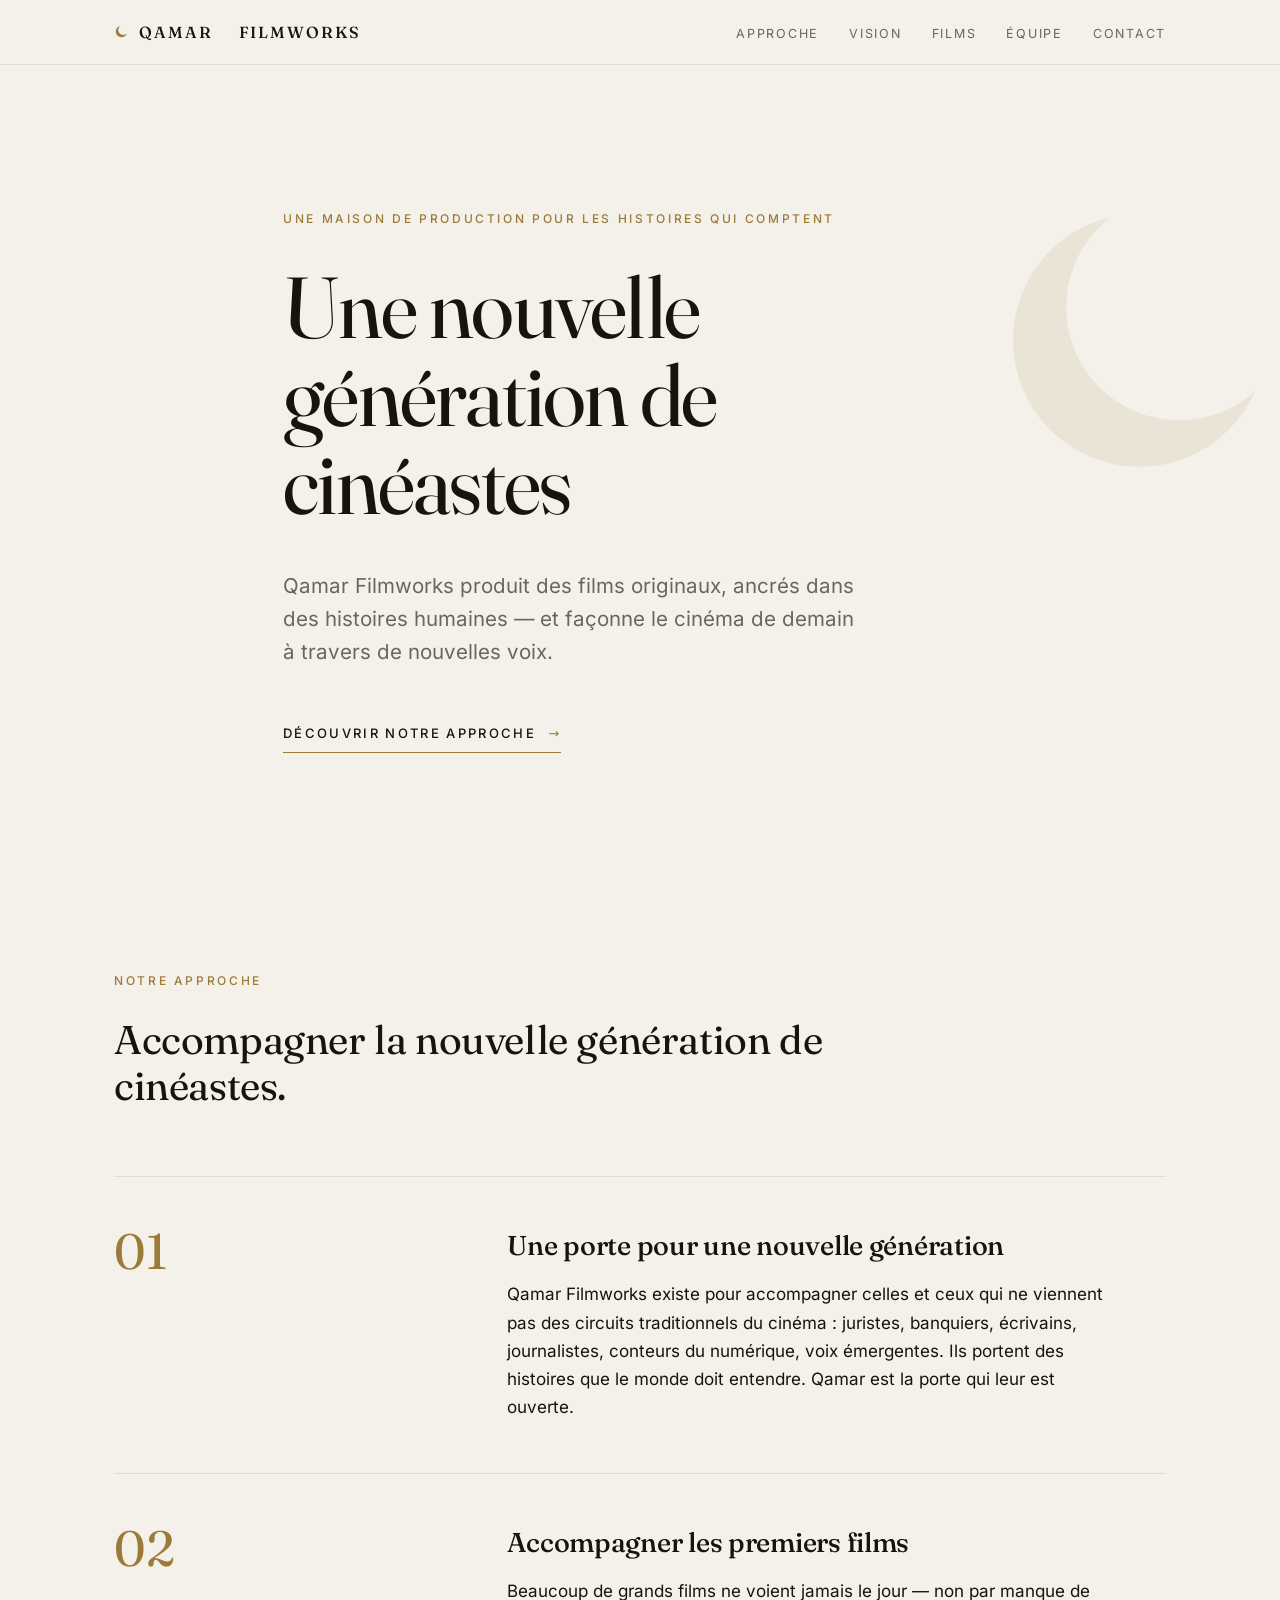
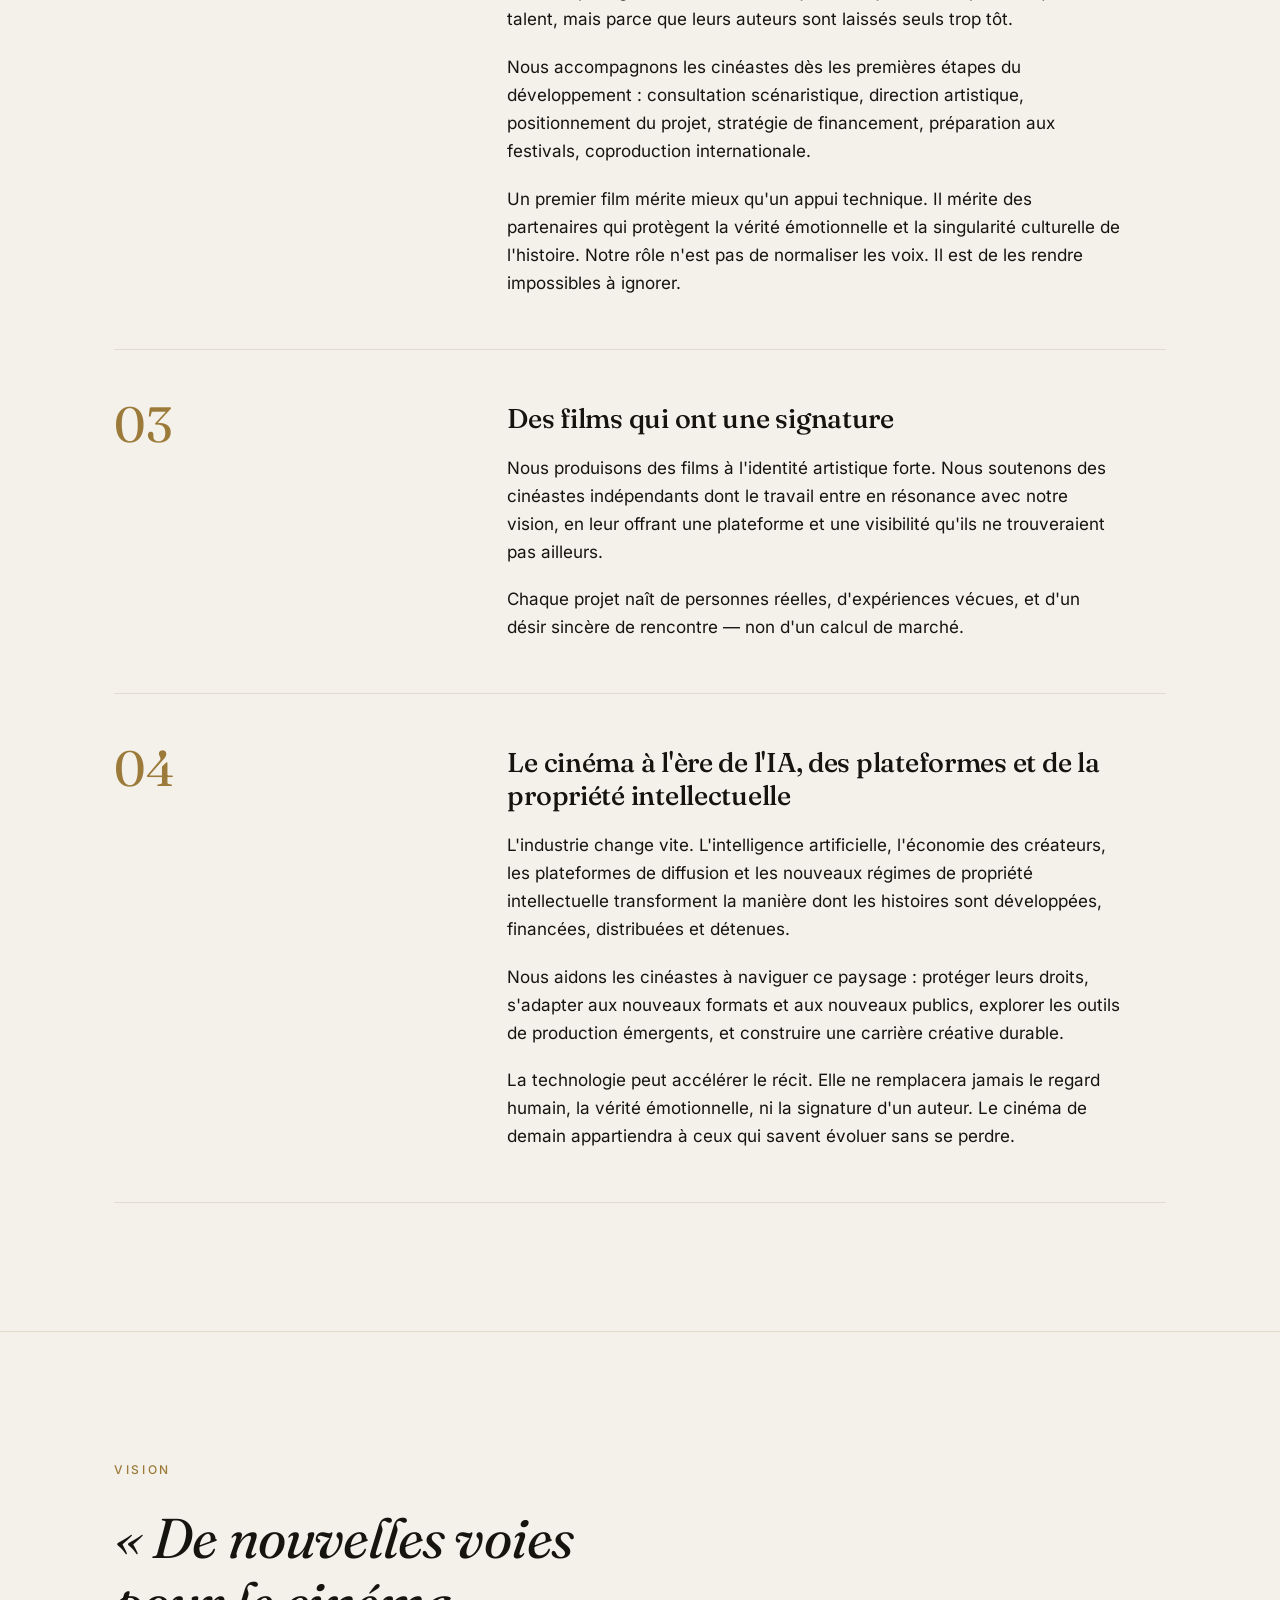
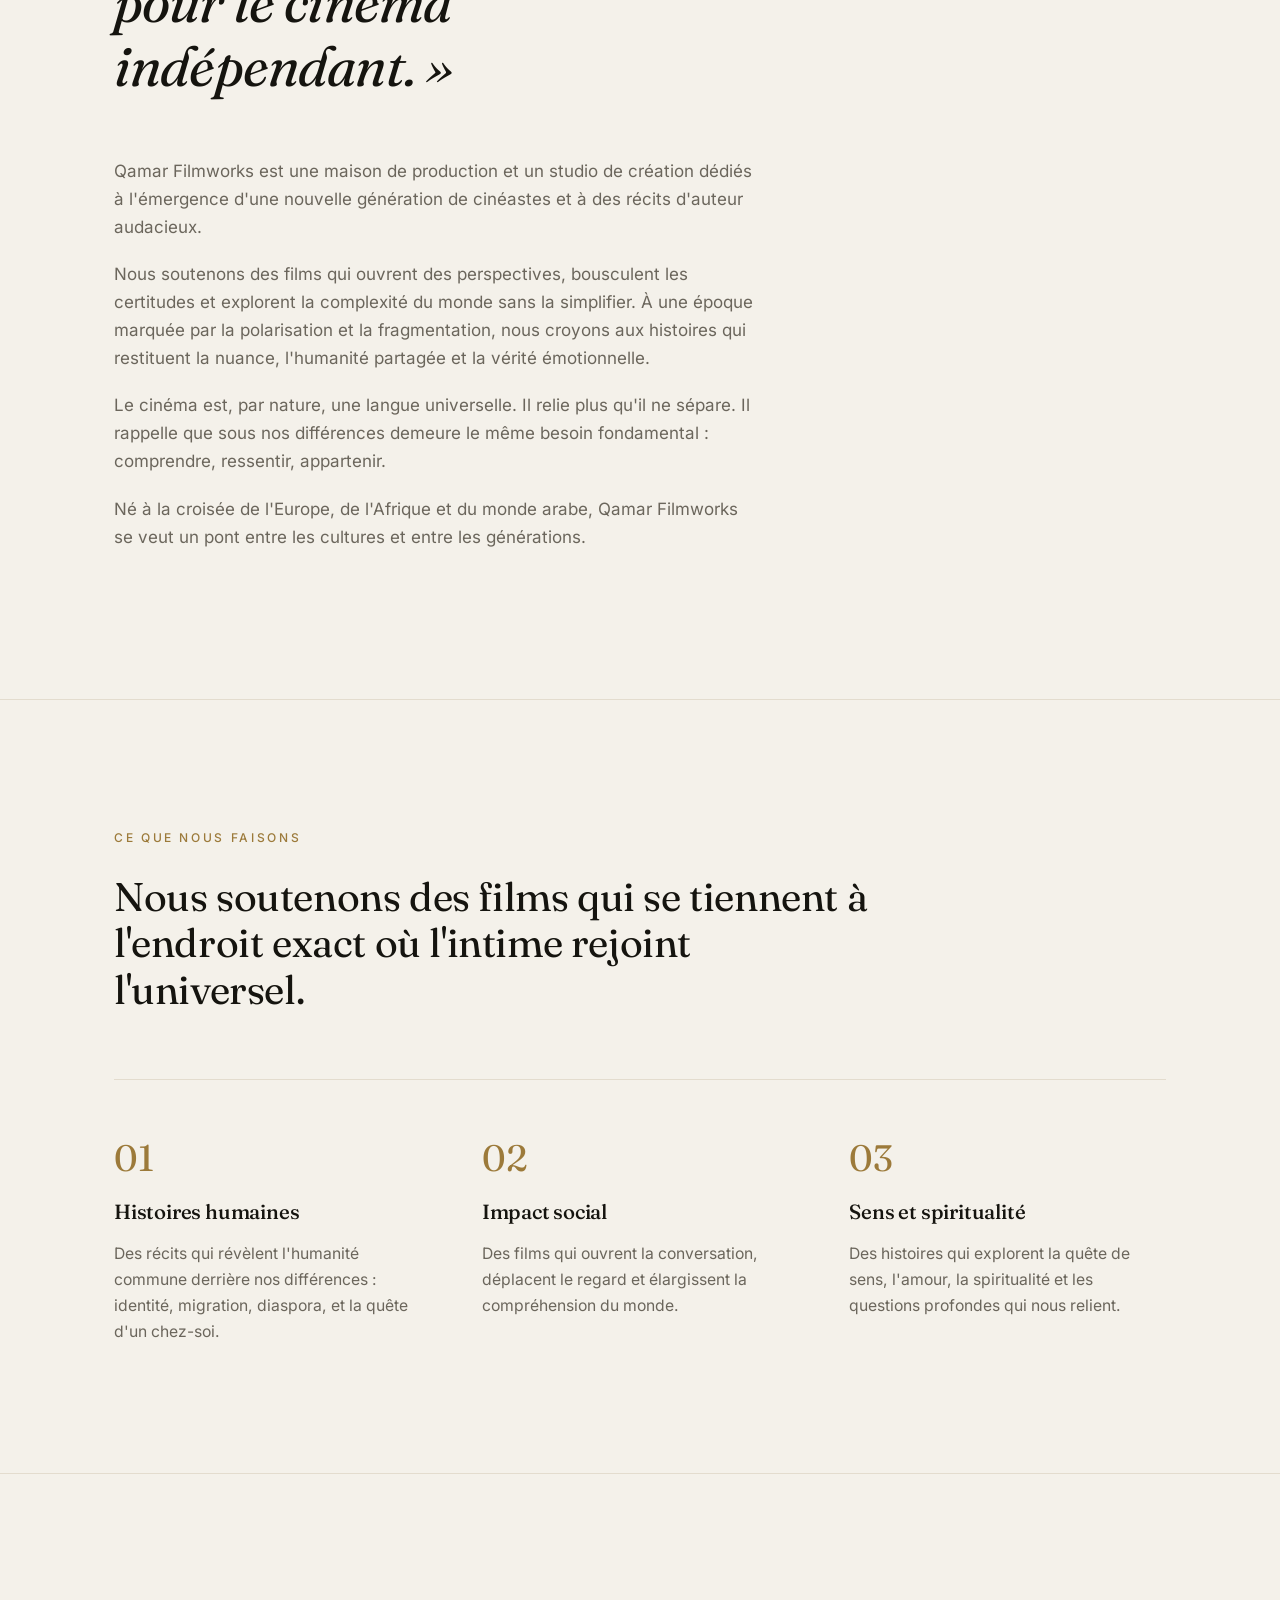
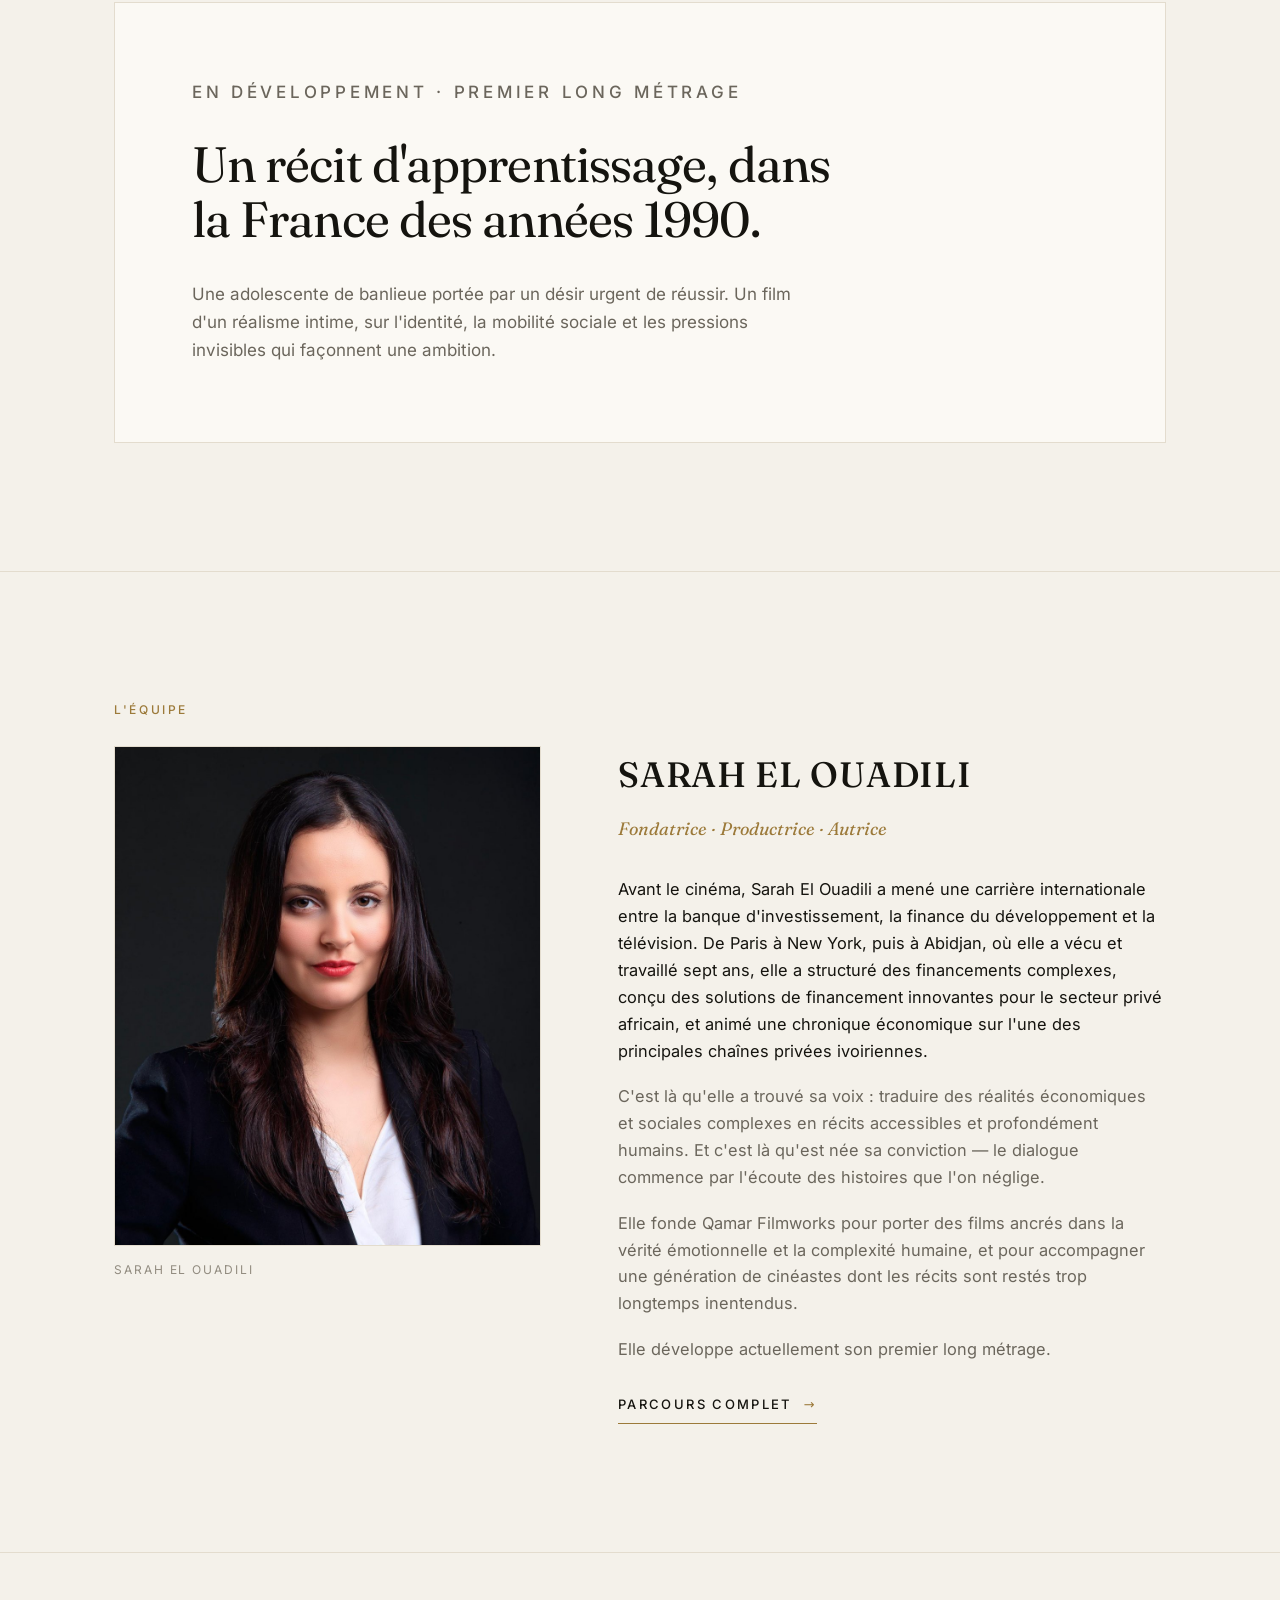
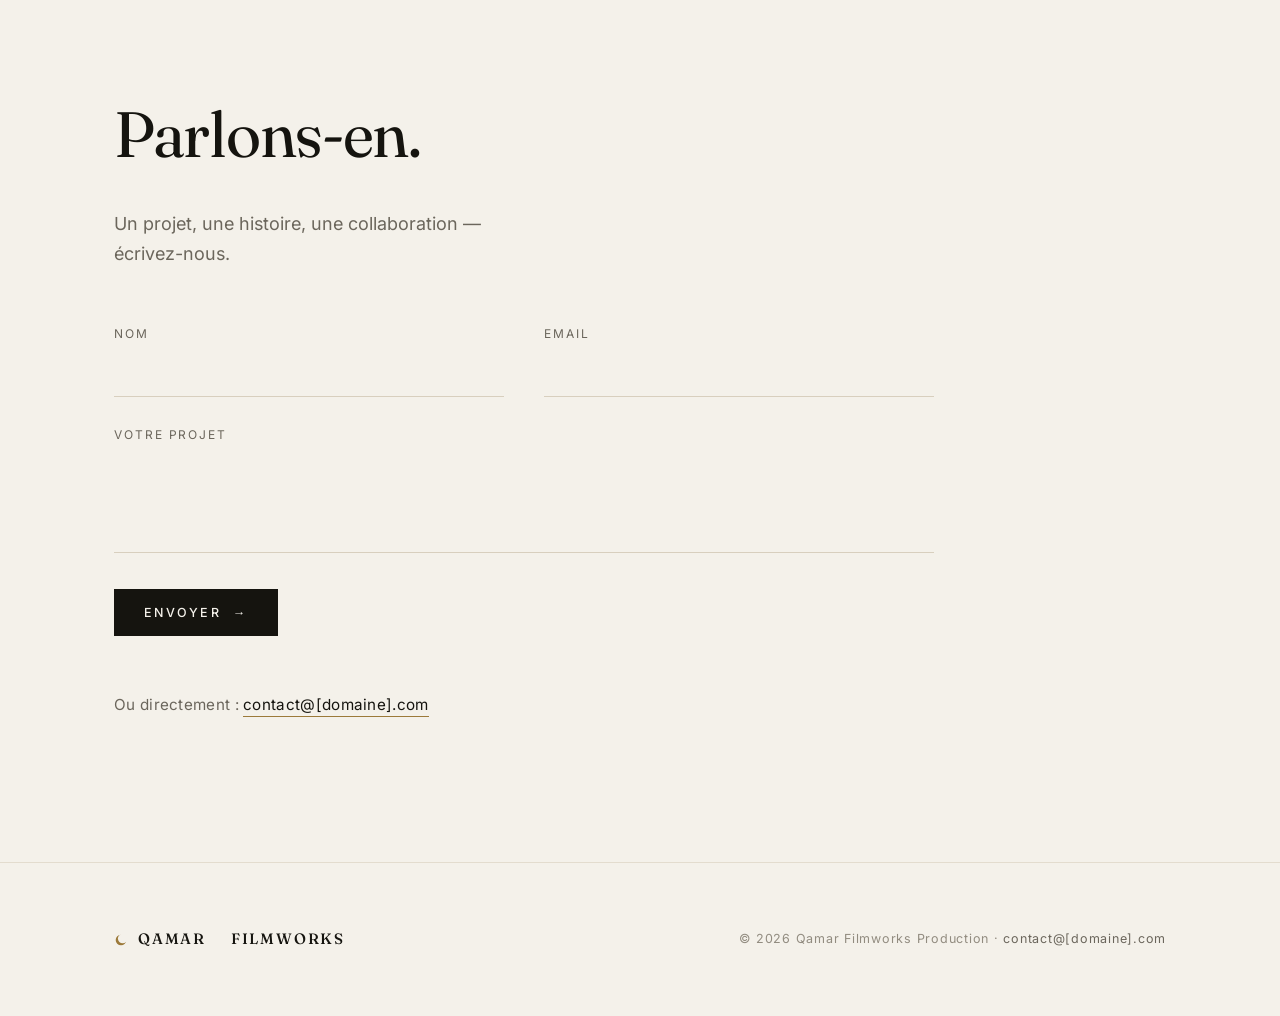
==== qamar-filmworks/mockup-light.html @ 00cd5539 "Add Qamar Filmworks website design reference First website for Qamar Filmworks Production (Sarah El " ====
<!doctype html>
<html lang="fr">
<head>
<meta charset="utf-8">
<meta name="viewport" content="width=device-width, initial-scale=1">
<meta name="color-scheme" content="light">
<title>Qamar Filmworks Production</title>
<style>
@font-face{font-family:'Fraunces';font-style:italic;font-weight:400;font-display:swap;src:url([data-uri]) format('woff2');unicode-range:U+0100-02BA, U+02BD-02C5, U+02C7-02CC, U+02CE-02D7, U+02DD-02FF, U+0304, U+0308, U+0329, U+1D00-1DBF, U+1E00-1E9F, U+1EF2-1EFF, U+2020, U+20A0-20AB, U+20AD-20C0, U+2113, U+2C60-2C7F, U+A720-A7FF;}
@font-face{font-family:'Fraunces';font-style:italic;font-weight:400;font-display:swap;src:url([data-uri]) format('woff2');unicode-range:U+0000-00FF, U+0131, U+0152-0153, U+02BB-02BC, U+02C6, U+02DA, U+02DC, U+0304, U+0308, U+0329, U+2000-206F, U+20AC, U+2122, U+2191, U+2193, U+2212, U+2215, U+FEFF, U+FFFD;}
@font-face{font-family:'Fraunces';font-style:normal;font-weight:400;font-display:swap;src:url([data-uri]) format('woff2');unicode-range:U+0100-02BA, U+02BD-02C5, U+02C7-02CC, U+02CE-02D7, U+02DD-02FF, U+0304, U+0308, U+0329, U+1D00-1DBF, U+1E00-1E9F, U+1EF2-1EFF, U+2020, U+20A0-20AB, U+20AD-20C0, U+2113, U+2C60-2C7F, U+A720-A7FF;}
@font-face{font-family:'Fraunces';font-style:normal;font-weight:400;font-display:swap;src:url([data-uri]) format('woff2');unicode-range:U+0000-00FF, U+0131, U+0152-0153, U+02BB-02BC, U+02C6, U+02DA, U+02DC, U+0304, U+0308, U+0329, U+2000-206F, U+20AC, U+2122, U+2191, U+2193, U+2212, U+2215, U+FEFF, U+FFFD;}
@font-face{font-family:'Fraunces';font-style:normal;font-weight:500;font-display:swap;src:url([data-uri]) format('woff2');unicode-range:U+0100-02BA, U+02BD-02C5, U+02C7-02CC, U+02CE-02D7, U+02DD-02FF, U+0304, U+0308, U+0329, U+1D00-1DBF, U+1E00-1E9F, U+1EF2-1EFF, U+2020, U+20A0-20AB, U+20AD-20C0, U+2113, U+2C60-2C7F, U+A720-A7FF;}
@font-face{font-family:'Fraunces';font-style:normal;font-weight:500;font-display:swap;src:url([data-uri]) format('woff2');unicode-range:U+0000-00FF, U+0131, U+0152-0153, U+02BB-02BC, U+02C6, U+02DA, U+02DC, U+0304, U+0308, U+0329, U+2000-206F, U+20AC, U+2122, U+2191, U+2193, U+2212, U+2215, U+FEFF, U+FFFD;}
@font-face{font-family:'Inter';font-style:normal;font-weight:400;font-display:swap;src:url([data-uri]) format('woff2');unicode-range:U+0100-02BA, U+02BD-02C5, U+02C7-02CC, U+02CE-02D7, U+02DD-02FF, U+0304, U+0308, U+0329, U+1D00-1DBF, U+1E00-1E9F, U+1EF2-1EFF, U+2020, U+20A0-20AB, U+20AD-20C0, U+2113, U+2C60-2C7F, U+A720-A7FF;}
@font-face{font-family:'Inter';font-style:normal;font-weight:400;font-display:swap;src:url([data-uri]) format('woff2');unicode-range:U+0000-00FF, U+0131, U+0152-0153, U+02BB-02BC, U+02C6, U+02DA, U+02DC, U+0304, U+0308, U+0329, U+2000-206F, U+20AC, U+2122, U+2191, U+2193, U+2212, U+2215, U+FEFF, U+FFFD;}
@font-face{font-family:'Inter';font-style:normal;font-weight:500;font-display:swap;src:url([data-uri]) format('woff2');unicode-range:U+0100-02BA, U+02BD-02C5, U+02C7-02CC, U+02CE-02D7, U+02DD-02FF, U+0304, U+0308, U+0329, U+1D00-1DBF, U+1E00-1E9F, U+1EF2-1EFF, U+2020, U+20A0-20AB, U+20AD-20C0, U+2113, U+2C60-2C7F, U+A720-A7FF;}
@font-face{font-family:'Inter';font-style:normal;font-weight:500;font-display:swap;src:url([data-uri]) format('woff2');unicode-range:U+0000-00FF, U+0131, U+0152-0153, U+02BB-02BC, U+02C6, U+02DA, U+02DC, U+0304, U+0308, U+0329, U+2000-206F, U+20AC, U+2122, U+2191, U+2193, U+2212, U+2215, U+FEFF, U+FFFD;}

:root{
  --ground:#F4F1EA; --raised:#FBF9F4; --ink:#15140F;
  --muted:#6B665C; --faint:#928C80; --hair:#E3DCCE;
  --accent:#9C7A3A; --field:#FBF9F4; --fieldline:#D8CFBE;
}
*{box-sizing:border-box;}
html{scroll-behavior:smooth; scroll-padding-top:78px; -webkit-text-size-adjust:100%;}
body{
  margin:0; background:var(--ground); color:var(--ink);
  font-family:'Inter',system-ui,-apple-system,Segoe UI,Roboto,sans-serif;
  font-size:17px; line-height:1.65; font-weight:400;
  -webkit-font-smoothing:antialiased; -moz-osx-font-smoothing:grayscale;
  overflow-x:hidden;
}
img{max-width:100%; display:block;}
a{color:inherit;}
.serif{font-family:'Fraunces',Georgia,'Times New Roman',serif; font-optical-sizing:auto;}

/* layout */
.wrap{max-width:1180px; margin:0 auto; padding:0 clamp(22px,5vw,64px);}
.col{max-width:660px;}
section{padding:clamp(64px,10vw,132px) 0;}
.rule{height:1px; background:var(--hair); border:0; margin:0;}
.eyebrow{
  font-size:12px; letter-spacing:.22em; text-transform:uppercase;
  color:var(--accent); font-weight:500; margin:0 0 26px;
}
.eyebrow.mut{color:var(--muted);}
p{margin:0 0 1.15em; color:var(--ink);}
.lede{color:var(--muted);}
.muted{color:var(--muted);}

/* nav */
.nav{position:sticky; top:0; z-index:50; background:var(--ground);
  border-bottom:1px solid var(--hair);}
.nav-inner{display:flex; align-items:center; justify-content:space-between;
  height:64px; gap:20px;}
.nav-inner nav{flex:0 1 auto; min-width:0;}
.brand{flex:0 0 auto; display:inline-flex; align-items:center; gap:10px; text-decoration:none;
  font-family:'Fraunces',serif; font-weight:500; font-size:16px;
  letter-spacing:.12em; text-transform:uppercase; color:var(--ink); white-space:nowrap;}
.brand .cres{flex:0 0 auto;}
.nav ul{display:flex; align-items:center; gap:clamp(14px,2.4vw,30px);
  list-style:none; margin:0; padding:0; max-width:100%;
  overflow-x:auto; scrollbar-width:none; -webkit-overflow-scrolling:touch;}
.nav ul::-webkit-scrollbar{display:none;}
.nav a.link{text-decoration:none; color:var(--muted); font-size:12.5px;
  letter-spacing:.14em; text-transform:uppercase; white-space:nowrap;
  padding:6px 0; transition:color .25s;}
.nav a.link:hover{color:var(--ink);}

/* hero */
.hero{position:relative; min-height:min(88vh,760px); display:flex; align-items:center;
  padding:clamp(90px,16vh,150px) 0 clamp(64px,10vh,110px); overflow:hidden;}
.hero .cres-big{position:absolute; right:clamp(-60px,-2vw,-20px); top:14%;
  width:clamp(160px,26vw,340px); height:auto; opacity:.10; pointer-events:none;}
.hero-inner{position:relative; max-width:880px;}
.hero .eyebrow{margin-bottom:34px;}
.h1{font-weight:400; font-size:clamp(2.7rem,7.2vw,5.4rem); line-height:1.02;
  letter-spacing:-.02em; margin:0 0 .5em; max-width:14ch;}
.hero .sub{font-size:clamp(1.05rem,1.6vw,1.28rem); color:var(--muted);
  max-width:44ch; margin:0 0 2.4em; line-height:1.6;}
.cta{display:inline-flex; align-items:center; gap:12px; text-decoration:none;
  font-size:13px; letter-spacing:.18em; text-transform:uppercase; font-weight:500;
  color:var(--ink); padding-bottom:8px; border-bottom:1px solid var(--accent);
  transition:gap .25s;}
.cta:hover{gap:20px;}
.cta .arw{color:var(--accent);}

/* section head */
.shead{margin-bottom:clamp(40px,6vw,66px); max-width:760px;}
.shead .chapo{font-family:'Fraunces',serif; font-weight:400;
  font-size:clamp(1.55rem,3.4vw,2.5rem); line-height:1.16; letter-spacing:-.01em;
  margin:0; color:var(--ink);}

/* numbered blocks */
.blocks{display:grid; gap:0;}
.block{display:grid; grid-template-columns:minmax(72px,0.5fr) 1fr;
  gap:clamp(20px,5vw,68px); padding:clamp(34px,5vw,52px) 0;
  border-top:1px solid var(--hair);}
.block:last-child{border-bottom:1px solid var(--hair);}
.block .num{font-family:'Fraunces',serif; font-weight:400; color:var(--accent);
  font-size:clamp(2rem,4.5vw,3.1rem); line-height:.9; letter-spacing:-.01em;}
.block h3{font-family:'Fraunces',serif; font-weight:500;
  font-size:clamp(1.3rem,2.4vw,1.7rem); line-height:1.2; letter-spacing:-.01em;
  margin:0 0 .7em; color:var(--ink);}
.block p:last-child{margin-bottom:0;}
.block .body{max-width:56ch;}

/* trio (ce que nous faisons) */
.trio{display:grid; grid-template-columns:repeat(3,1fr); gap:clamp(28px,4vw,52px);
  border-top:1px solid var(--hair); padding-top:clamp(40px,5vw,60px);}
.trio .cell .num{font-family:'Fraunces',serif; color:var(--accent);
  font-size:clamp(1.7rem,3vw,2.3rem); line-height:1; margin-bottom:18px; display:block;}
.trio .cell h3{font-family:'Fraunces',serif; font-weight:500; font-size:1.28rem;
  letter-spacing:-.01em; margin:0 0 .6em;}
.trio .cell p{color:var(--muted); font-size:.98rem; margin:0;}

/* vision */
.vision{background:var(--ground);}
.exergue{font-family:'Fraunces',serif; font-style:italic; font-weight:400;
  font-size:clamp(1.9rem,5vw,3.5rem); line-height:1.14; letter-spacing:-.015em;
  margin:0 0 clamp(36px,5vw,60px); max-width:16ch; color:var(--ink);}
.vision .body{max-width:640px; font-size:1.06rem;}
.vision .body p{color:var(--muted);}

/* film / en developpement */
.film{border:1px solid var(--hair); padding:clamp(38px,6vw,80px);
  background:var(--raised);}
.film .eyebrow{margin-bottom:30px;}
.film h2{font-family:'Fraunces',serif; font-weight:400;
  font-size:clamp(1.9rem,4.4vw,3.1rem); line-height:1.1; letter-spacing:-.018em;
  margin:0 0 .7em; max-width:20ch;}
.film p{color:var(--muted); max-width:56ch; font-size:1.06rem; margin:0;}

/* team */
.team{display:grid; grid-template-columns:0.78fr 1fr; gap:clamp(34px,6vw,80px);
  align-items:start;}
.team .portrait{width:100%; height:auto; background:var(--raised);
  border:1px solid var(--hair);}
.team .pcap{font-size:12px; letter-spacing:.16em; text-transform:uppercase;
  color:var(--faint); margin-top:14px;}
.team h2{font-family:'Fraunces',serif; font-weight:500; font-size:clamp(1.7rem,3vw,2.2rem);
  letter-spacing:.02em; text-transform:uppercase; margin:0 0 .3em;}
.team .role{font-family:'Fraunces',serif; font-style:italic; color:var(--accent);
  font-size:1.12rem; margin:0 0 1.8em;}
.team .bio p{color:var(--muted); font-size:1.02rem;}
.team .bio p:first-child{color:var(--ink);}

/* contact */
.contact{text-align:left;}
.contact h2{font-family:'Fraunces',serif; font-weight:400;
  font-size:clamp(2.4rem,6vw,4rem); letter-spacing:-.02em; margin:0 0 .35em;}
.contact .intro{color:var(--muted); font-size:1.12rem; max-width:40ch; margin:0 0 clamp(40px,5vw,56px);}
.form{display:grid; grid-template-columns:1fr 1fr; gap:28px 40px; max-width:820px;}
.field{display:flex; flex-direction:column;}
.field.full{grid-column:1 / -1;}
.field label{font-size:12px; letter-spacing:.16em; text-transform:uppercase;
  color:var(--muted); margin-bottom:12px;}
.field input,.field textarea{background:transparent; border:0;
  border-bottom:1px solid var(--fieldline); color:var(--ink);
  font-family:inherit; font-size:1rem; padding:10px 0; resize:none;}
.field input:focus,.field textarea:focus{outline:none; border-color:var(--accent);}
.field textarea{min-height:96px;}
.submit{grid-column:1 / -1; justify-self:start; margin-top:8px;}
.btn{display:inline-flex; align-items:center; gap:12px; cursor:pointer;
  background:var(--ink); color:var(--ground); border:0;
  font-family:'Inter',sans-serif; font-size:12.5px; letter-spacing:.18em;
  text-transform:uppercase; font-weight:500; padding:16px 30px;}
.contact .mailrow{margin-top:clamp(40px,5vw,56px); font-size:.95rem; color:var(--muted);
  letter-spacing:.02em;}
.contact .mailrow a{color:var(--ink); text-decoration:none; border-bottom:1px solid var(--accent); padding-bottom:2px;}

/* footer */
.foot{border-top:1px solid var(--hair); padding:clamp(44px,6vw,64px) 0;}
.foot-inner{display:flex; flex-wrap:wrap; gap:24px 40px; align-items:center;
  justify-content:space-between;}
.foot .brand{font-size:15px;}
.foot .meta{font-size:12.5px; letter-spacing:.06em; color:var(--faint);}
.foot .meta a{color:var(--muted); text-decoration:none;}

/* reveal (progressive, JS-only) */
.js .reveal{opacity:0; transform:translateY(16px); transition:opacity .8s ease,transform .8s ease;}
.js .reveal.in{opacity:1; transform:none;}

/* responsive */
@media (max-width:820px){
  body{font-size:16px;}
  .team{grid-template-columns:1fr; gap:34px;}
  .team .portrait{max-width:420px;}
  .trio{grid-template-columns:1fr; gap:34px;}
  .form{grid-template-columns:1fr;}
}
@media (max-width:620px){
  .block{grid-template-columns:1fr; gap:14px;}
  .block .num{font-size:2rem;}
  .nav .brand span.long{display:none;}
  .hero .cres-big{opacity:.08;}
}

</style>
</head>
<body>

<a id="top"></a>
<header class="nav"><div class="wrap nav-inner">
  <a class="brand" href="#top"><svg class="cres" width="15" height="15" viewBox="0 0 100 100" aria-hidden="true" focusable="false"><defs><mask id="cbrand"><rect width="100" height="100" fill="#fff"/><circle cx="62" cy="40" r="34" fill="#000"/></mask></defs><circle cx="50" cy="50" r="38" fill="var(--accent)" mask="url(#cbrand)"/></svg><span>Qamar</span>&nbsp;<span class="long">Filmworks</span></a>
  <nav><ul><li><a class="link" href="#approche">Approche</a></li><li><a class="link" href="#vision">Vision</a></li><li><a class="link" href="#films">Films</a></li><li><a class="link" href="#equipe">Équipe</a></li><li><a class="link" href="#contact">Contact</a></li></ul></nav>
</div></header>

<!-- HERO -->
<section class="hero" id="hero">
  <svg class="cres cres-big" width="340" height="340" viewBox="0 0 100 100" aria-hidden="true" focusable="false"><defs><mask id="chero"><rect width="100" height="100" fill="#fff"/><circle cx="62" cy="40" r="34" fill="#000"/></mask></defs><circle cx="50" cy="50" r="38" fill="var(--accent)" mask="url(#chero)"/></svg>
  <div class="wrap hero-inner reveal">
    <p class="eyebrow">Une maison de production pour les histoires qui comptent</p>
    <h1 class="h1 serif">Une nouvelle génération de cinéastes</h1>
    <p class="sub">Qamar Filmworks produit des films originaux, ancrés dans des histoires humaines — et façonne le cinéma de demain à travers de nouvelles voix.</p>
    <a class="cta" href="#approche">Découvrir notre approche <span class="arw">→</span></a>
  </div>
</section>

<!-- NOTRE APPROCHE -->
<section id="approche"><div class="wrap">
  <div class="shead reveal">
    <p class="eyebrow">Notre approche</p>
    <p class="chapo serif">Accompagner la nouvelle génération de cinéastes.</p>
  </div>
  <div class="blocks">
    <div class="block reveal">
      <div class="num serif">01</div>
      <div class="body">
        <h3>Une porte pour une nouvelle génération</h3>
        <p>Qamar Filmworks existe pour accompagner celles et ceux qui ne viennent pas des circuits traditionnels du cinéma : juristes, banquiers, écrivains, journalistes, conteurs du numérique, voix émergentes. Ils portent des histoires que le monde doit entendre. Qamar est la porte qui leur est ouverte.</p>
      </div>
    </div>
    <div class="block reveal">
      <div class="num serif">02</div>
      <div class="body">
        <h3>Accompagner les premiers films</h3>
        <p>Beaucoup de grands films ne voient jamais le jour — non par manque de talent, mais parce que leurs auteurs sont laissés seuls trop tôt.</p>
        <p>Nous accompagnons les cinéastes dès les premières étapes du développement : consultation scénaristique, direction artistique, positionnement du projet, stratégie de financement, préparation aux festivals, coproduction internationale.</p>
        <p>Un premier film mérite mieux qu'un appui technique. Il mérite des partenaires qui protègent la vérité émotionnelle et la singularité culturelle de l'histoire. Notre rôle n'est pas de normaliser les voix. Il est de les rendre impossibles à ignorer.</p>
      </div>
    </div>
    <div class="block reveal">
      <div class="num serif">03</div>
      <div class="body">
        <h3>Des films qui ont une signature</h3>
        <p>Nous produisons des films à l'identité artistique forte. Nous soutenons des cinéastes indépendants dont le travail entre en résonance avec notre vision, en leur offrant une plateforme et une visibilité qu'ils ne trouveraient pas ailleurs.</p>
        <p>Chaque projet naît de personnes réelles, d'expériences vécues, et d'un désir sincère de rencontre — non d'un calcul de marché.</p>
      </div>
    </div>
    <div class="block reveal">
      <div class="num serif">04</div>
      <div class="body">
        <h3>Le cinéma à l'ère de l'IA, des plateformes et de la propriété intellectuelle</h3>
        <p>L'industrie change vite. L'intelligence artificielle, l'économie des créateurs, les plateformes de diffusion et les nouveaux régimes de propriété intellectuelle transforment la manière dont les histoires sont développées, financées, distribuées et détenues.</p>
        <p>Nous aidons les cinéastes à naviguer ce paysage : protéger leurs droits, s'adapter aux nouveaux formats et aux nouveaux publics, explorer les outils de production émergents, et construire une carrière créative durable.</p>
        <p>La technologie peut accélérer le récit. Elle ne remplacera jamais le regard humain, la vérité émotionnelle, ni la signature d'un auteur. Le cinéma de demain appartiendra à ceux qui savent évoluer sans se perdre.</p>
      </div>
    </div>
  </div>
</div></section>

<hr class="rule">

<!-- VISION -->
<section id="vision" class="vision"><div class="wrap">
  <p class="eyebrow reveal">Vision</p>
  <blockquote class="exergue serif reveal">« De nouvelles voies pour le cinéma indépendant. »</blockquote>
  <div class="body reveal">
    <p>Qamar Filmworks est une maison de production et un studio de création dédiés à l'émergence d'une nouvelle génération de cinéastes et à des récits d'auteur audacieux.</p>
    <p>Nous soutenons des films qui ouvrent des perspectives, bousculent les certitudes et explorent la complexité du monde sans la simplifier. À une époque marquée par la polarisation et la fragmentation, nous croyons aux histoires qui restituent la nuance, l'humanité partagée et la vérité émotionnelle.</p>
    <p>Le cinéma est, par nature, une langue universelle. Il relie plus qu'il ne sépare. Il rappelle que sous nos différences demeure le même besoin fondamental : comprendre, ressentir, appartenir.</p>
    <p>Né à la croisée de l'Europe, de l'Afrique et du monde arabe, Qamar Filmworks se veut un pont entre les cultures et entre les générations.</p>
  </div>
</div></section>

<hr class="rule">

<!-- CE QUE NOUS FAISONS -->
<section id="faisons"><div class="wrap">
  <div class="shead reveal">
    <p class="eyebrow">Ce que nous faisons</p>
    <p class="chapo serif">Nous soutenons des films qui se tiennent à l'endroit exact où l'intime rejoint l'universel.</p>
  </div>
  <div class="trio">
    <div class="cell reveal"><span class="num serif">01</span><h3>Histoires humaines</h3><p>Des récits qui révèlent l'humanité commune derrière nos différences : identité, migration, diaspora, et la quête d'un chez-soi.</p></div>
    <div class="cell reveal"><span class="num serif">02</span><h3>Impact social</h3><p>Des films qui ouvrent la conversation, déplacent le regard et élargissent la compréhension du monde.</p></div>
    <div class="cell reveal"><span class="num serif">03</span><h3>Sens et spiritualité</h3><p>Des histoires qui explorent la quête de sens, l'amour, la spiritualité et les questions profondes qui nous relient.</p></div>
  </div>
</div></section>

<hr class="rule">

<!-- EN DEVELOPPEMENT -->
<section id="films"><div class="wrap">
  <div class="film reveal">
    <p class="eyebrow">En développement · Premier long métrage</p>
    <h2 class="serif">Un récit d'apprentissage, dans la France des années 1990.</h2>
    <p>Une adolescente de banlieue portée par un désir urgent de réussir. Un film d'un réalisme intime, sur l'identité, la mobilité sociale et les pressions invisibles qui façonnent une ambition.</p>
  </div>
</div></section>

<hr class="rule">

<!-- EQUIPE -->
<section id="equipe"><div class="wrap">
  <p class="eyebrow reveal">L'équipe</p>
  <div class="team">
    <div class="reveal">
      <img class="portrait" src="[data-uri]" alt="Portrait de Sarah El Ouadili" width="1000" height="1172">
      <p class="pcap">Sarah El Ouadili</p>
    </div>
    <div class="reveal">
      <h2 class="serif">Sarah El Ouadili</h2>
      <p class="role serif">Fondatrice · Productrice · Autrice</p>
      <div class="bio">
        <p>Avant le cinéma, Sarah El Ouadili a mené une carrière internationale entre la banque d'investissement, la finance du développement et la télévision. De Paris à New York, puis à Abidjan, où elle a vécu et travaillé sept ans, elle a structuré des financements complexes, conçu des solutions de financement innovantes pour le secteur privé africain, et animé une chronique économique sur l'une des principales chaînes privées ivoiriennes.</p>
        <p>C'est là qu'elle a trouvé sa voix : traduire des réalités économiques et sociales complexes en récits accessibles et profondément humains. Et c'est là qu'est née sa conviction — le dialogue commence par l'écoute des histoires que l'on néglige.</p>
        <p>Elle fonde Qamar Filmworks pour porter des films ancrés dans la vérité émotionnelle et la complexité humaine, et pour accompagner une génération de cinéastes dont les récits sont restés trop longtemps inentendus.</p>
        <p>Elle développe actuellement son premier long métrage.</p>
      </div>
      <a class="cta" href="#" style="margin-top:12px">Parcours complet <span class="arw">→</span></a>
    </div>
  </div>
</div></section>

<hr class="rule">

<!-- CONTACT -->
<section id="contact" class="contact"><div class="wrap">
  <div class="reveal" style="max-width:820px">
    <h2 class="serif">Parlons-en.</h2>
    <p class="intro">Un projet, une histoire, une collaboration — écrivez-nous.</p>
    <form class="form" onsubmit="return false">
      <div class="field"><label for="nom">Nom</label><input id="nom" type="text" autocomplete="name"></div>
      <div class="field"><label for="email">Email</label><input id="email" type="email" autocomplete="email"></div>
      <div class="field full"><label for="projet">Votre projet</label><textarea id="projet"></textarea></div>
      <div class="submit"><button class="btn" type="submit">Envoyer <span class="arw">→</span></button></div>
    </form>
    <p class="mailrow">Ou directement : <a href="mailto:contact@[domaine].com">contact@[domaine].com</a></p>
  </div>
</div></section>

<footer class="foot"><div class="wrap foot-inner">
  <a class="brand" href="#top"><svg class="cres" width="14" height="14" viewBox="0 0 100 100" aria-hidden="true" focusable="false"><defs><mask id="cfoot"><rect width="100" height="100" fill="#fff"/><circle cx="62" cy="40" r="34" fill="#000"/></mask></defs><circle cx="50" cy="50" r="38" fill="var(--accent)" mask="url(#cfoot)"/></svg><span>Qamar</span>&nbsp;<span class="long">Filmworks</span></a>
  <div class="meta">© 2026 Qamar Filmworks Production · <a href="mailto:contact@[domaine].com">contact@[domaine].com</a></div>
</div></footer>

<script>
document.documentElement.classList.add('js');
addEventListener('DOMContentLoaded',function(){
  var els=document.querySelectorAll('.reveal');
  if(!('IntersectionObserver'in window)){els.forEach(function(e){e.classList.add('in')});return;}
  var io=new IntersectionObserver(function(en){en.forEach(function(x){if(x.isIntersecting){x.target.classList.add('in');io.unobserve(x.target);}})},{threshold:.12,rootMargin:'0px 0px -8% 0px'});
  els.forEach(function(e){io.observe(e)});
});
</script>
</body>
</html>
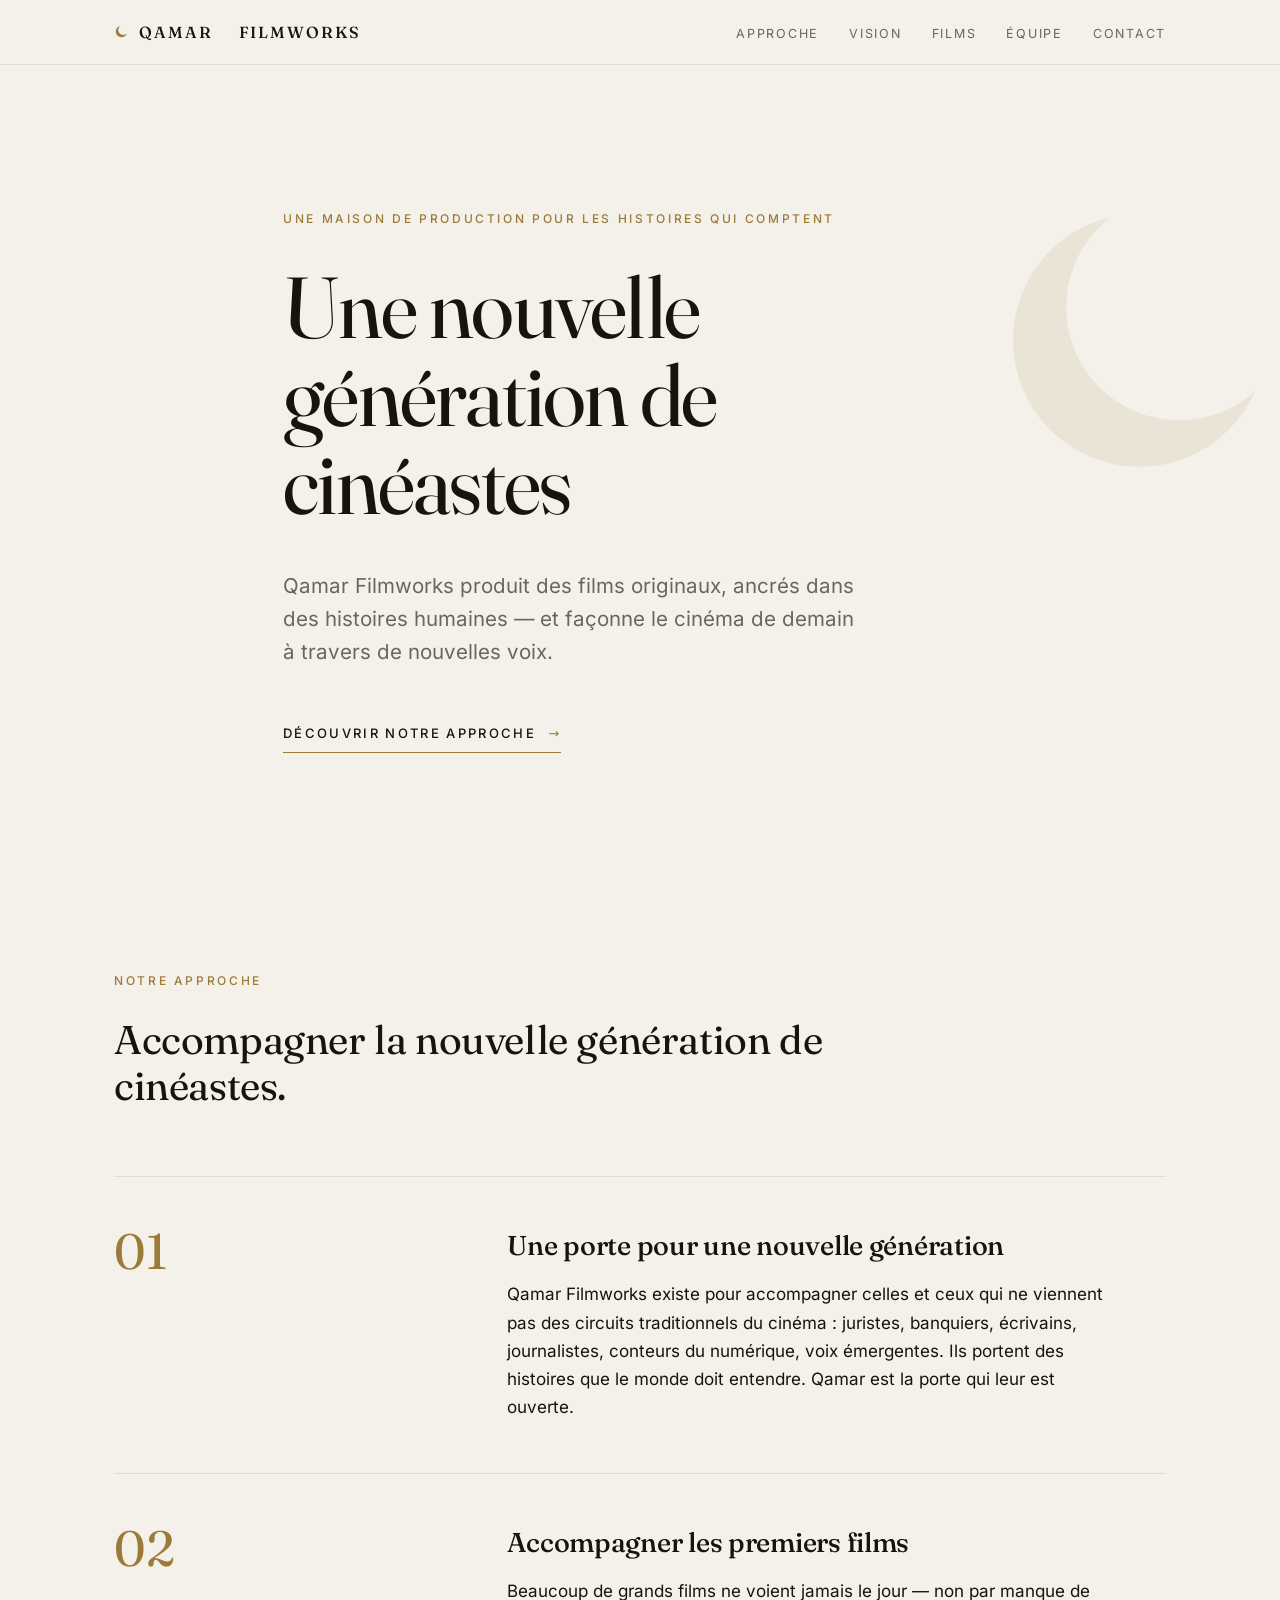
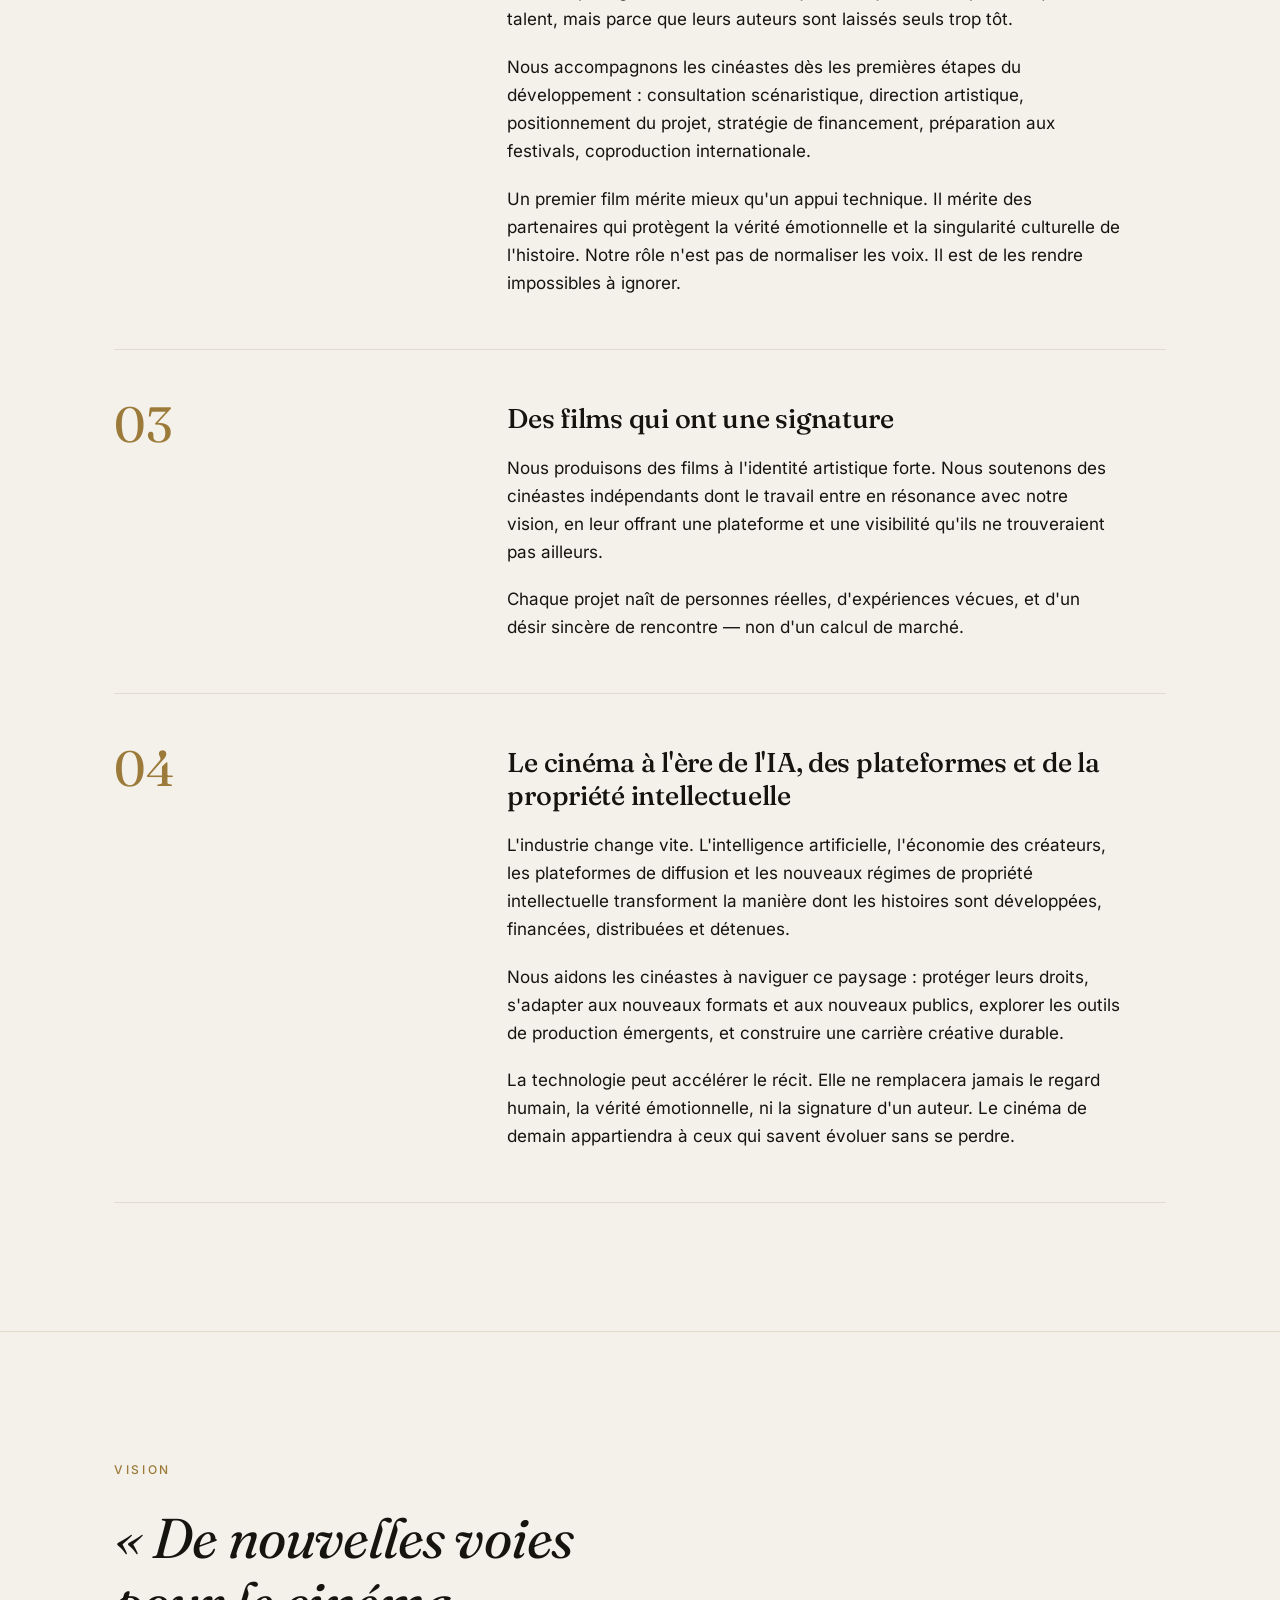
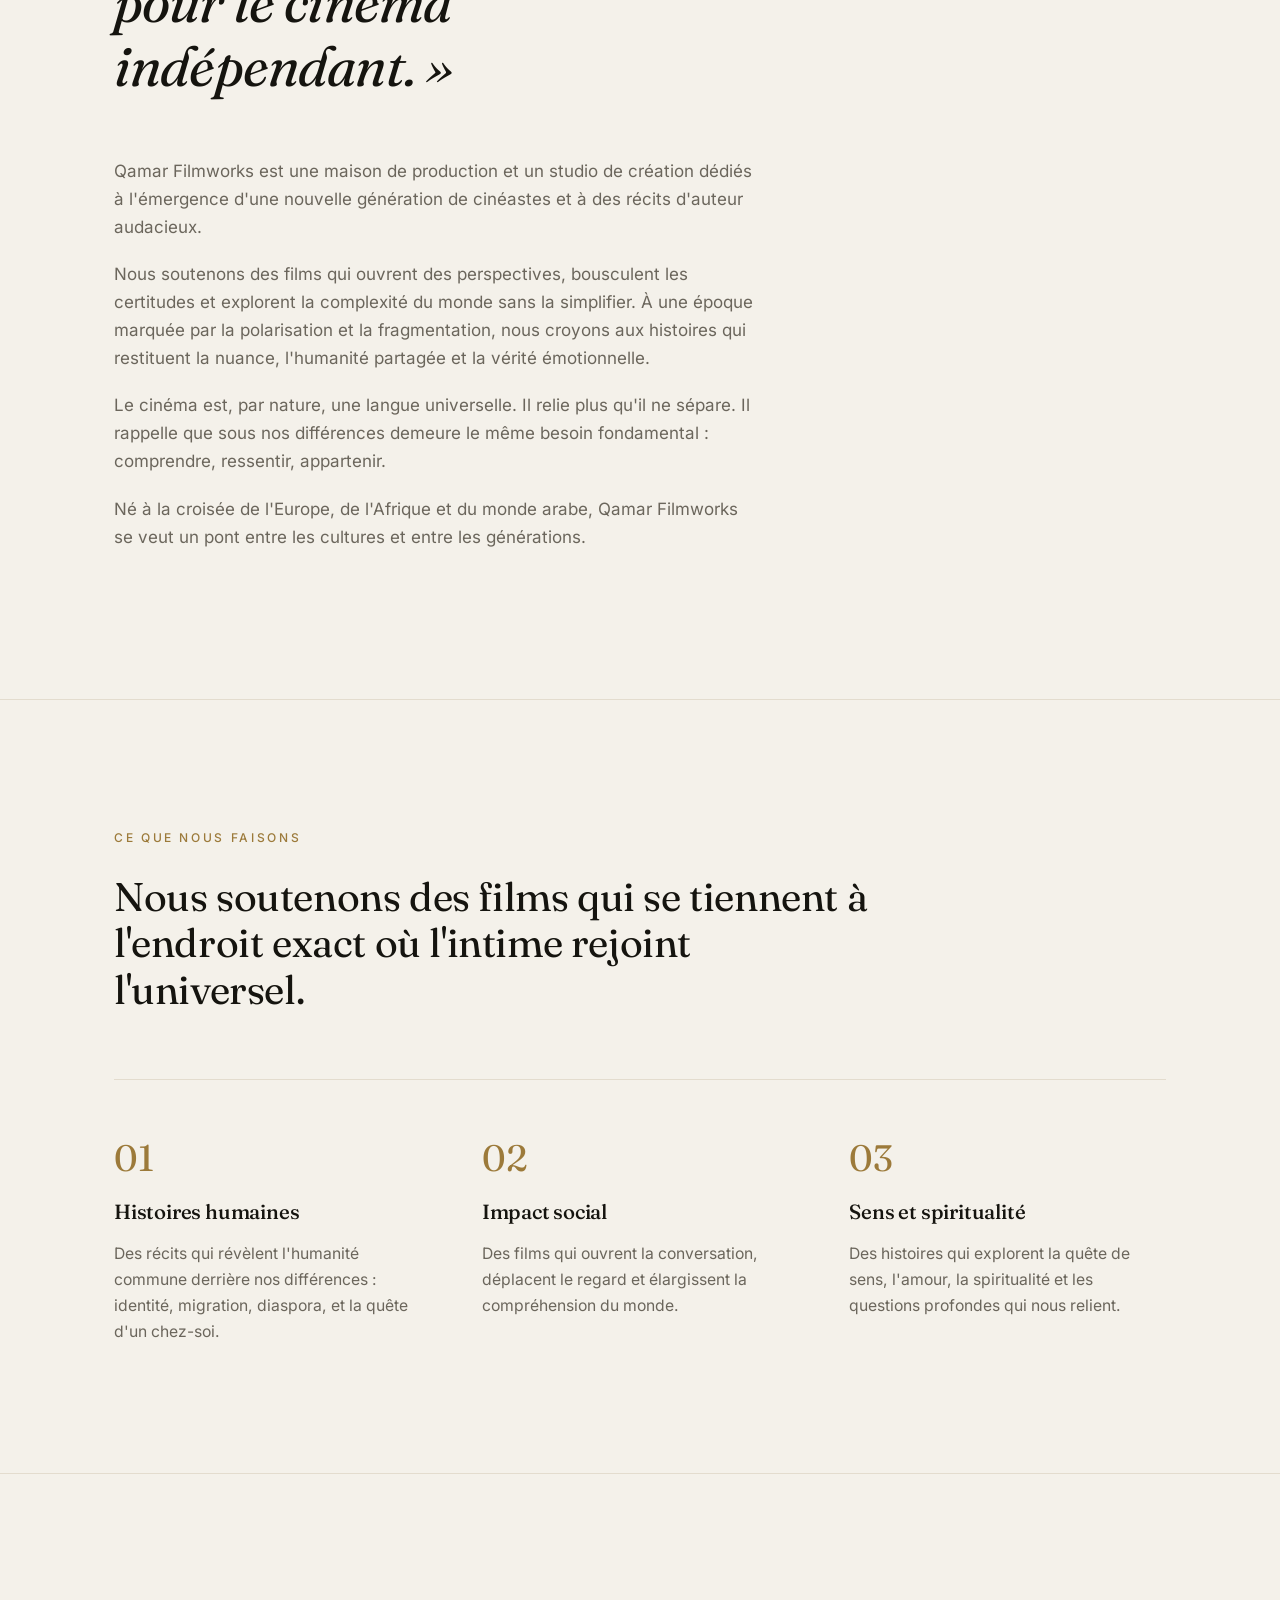
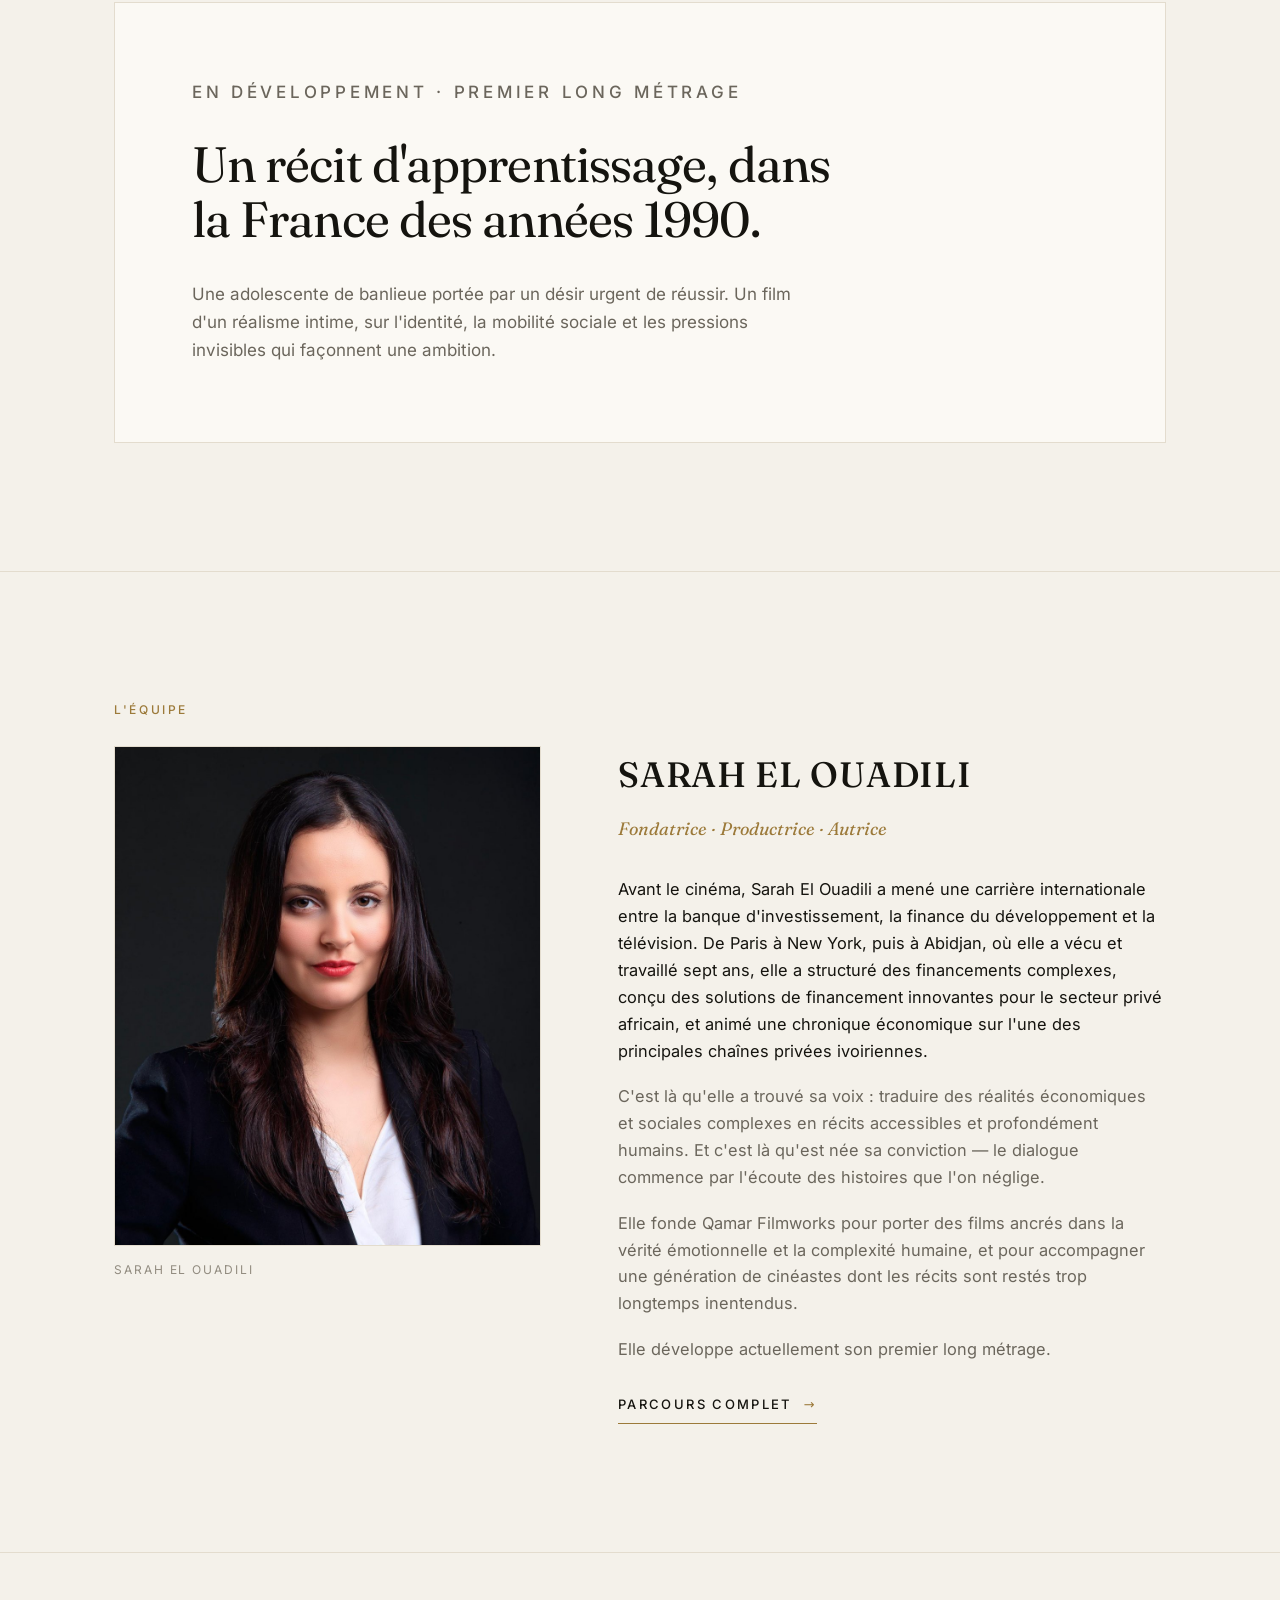
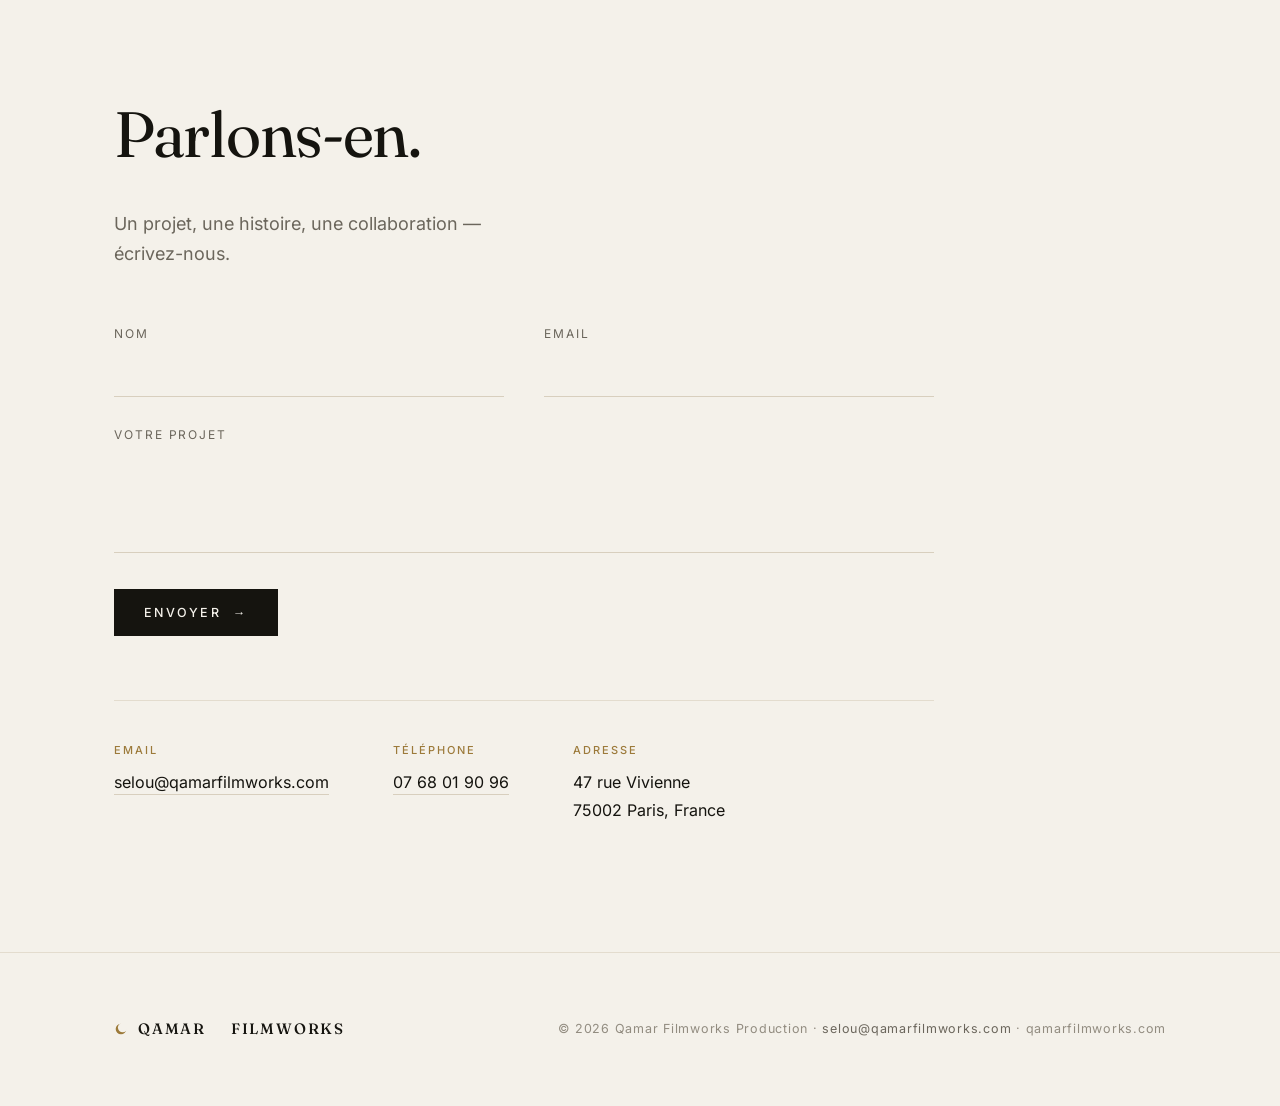
==== commit bb0c1aa5: "Resolve open questions: domain, contact details, protagonist - Domain confirmed qamarfilmworks.com; " ====
--- a/qamar-filmworks/mockup-light.html
+++ b/qamar-filmworks/mockup-light.html
@@ -34,22 +34,17 @@
 img{max-width:100%; display:block;}
 a{color:inherit;}
 .serif{font-family:'Fraunces',Georgia,'Times New Roman',serif; font-optical-sizing:auto;}
-
-/* layout */
 .wrap{max-width:1180px; margin:0 auto; padding:0 clamp(22px,5vw,64px);}
 .col{max-width:660px;}
 section{padding:clamp(64px,10vw,132px) 0;}
 .rule{height:1px; background:var(--hair); border:0; margin:0;}
-.eyebrow{
-  font-size:12px; letter-spacing:.22em; text-transform:uppercase;
-  color:var(--accent); font-weight:500; margin:0 0 26px;
-}
+.eyebrow{font-size:12px; letter-spacing:.22em; text-transform:uppercase;
+  color:var(--accent); font-weight:500; margin:0 0 26px;}
 .eyebrow.mut{color:var(--muted);}
 p{margin:0 0 1.15em; color:var(--ink);}
 .lede{color:var(--muted);}
 .muted{color:var(--muted);}
 
-/* nav */
 .nav{position:sticky; top:0; z-index:50; background:var(--ground);
   border-bottom:1px solid var(--hair);}
 .nav-inner{display:flex; align-items:center; justify-content:space-between;
@@ -68,11 +63,12 @@
   padding:6px 0; transition:color .25s;}
 .nav a.link:hover{color:var(--ink);}
 
-/* hero */
 .hero{position:relative; min-height:min(88vh,760px); display:flex; align-items:center;
   padding:clamp(90px,16vh,150px) 0 clamp(64px,10vh,110px); overflow:hidden;}
 .hero .cres-big{position:absolute; right:clamp(-60px,-2vw,-20px); top:14%;
   width:clamp(160px,26vw,340px); height:auto; opacity:.10; pointer-events:none;}
+.hero .moon-big{position:absolute; right:clamp(-30px,2vw,40px); top:12%;
+  width:clamp(180px,30vw,420px); height:auto; opacity:.92; pointer-events:none;}
 .hero-inner{position:relative; max-width:880px;}
 .hero .eyebrow{margin-bottom:34px;}
 .h1{font-weight:400; font-size:clamp(2.7rem,7.2vw,5.4rem); line-height:1.02;
@@ -86,13 +82,11 @@
 .cta:hover{gap:20px;}
 .cta .arw{color:var(--accent);}
 
-/* section head */
 .shead{margin-bottom:clamp(40px,6vw,66px); max-width:760px;}
 .shead .chapo{font-family:'Fraunces',serif; font-weight:400;
   font-size:clamp(1.55rem,3.4vw,2.5rem); line-height:1.16; letter-spacing:-.01em;
   margin:0; color:var(--ink);}
 
-/* numbered blocks */
 .blocks{display:grid; gap:0;}
 .block{display:grid; grid-template-columns:minmax(72px,0.5fr) 1fr;
   gap:clamp(20px,5vw,68px); padding:clamp(34px,5vw,52px) 0;
@@ -106,7 +100,6 @@
 .block p:last-child{margin-bottom:0;}
 .block .body{max-width:56ch;}
 
-/* trio (ce que nous faisons) */
 .trio{display:grid; grid-template-columns:repeat(3,1fr); gap:clamp(28px,4vw,52px);
   border-top:1px solid var(--hair); padding-top:clamp(40px,5vw,60px);}
 .trio .cell .num{font-family:'Fraunces',serif; color:var(--accent);
@@ -115,7 +108,6 @@
   letter-spacing:-.01em; margin:0 0 .6em;}
 .trio .cell p{color:var(--muted); font-size:.98rem; margin:0;}
 
-/* vision */
 .vision{background:var(--ground);}
 .exergue{font-family:'Fraunces',serif; font-style:italic; font-weight:400;
   font-size:clamp(1.9rem,5vw,3.5rem); line-height:1.14; letter-spacing:-.015em;
@@ -123,7 +115,6 @@
 .vision .body{max-width:640px; font-size:1.06rem;}
 .vision .body p{color:var(--muted);}
 
-/* film / en developpement */
 .film{border:1px solid var(--hair); padding:clamp(38px,6vw,80px);
   background:var(--raised);}
 .film .eyebrow{margin-bottom:30px;}
@@ -132,7 +123,6 @@
   margin:0 0 .7em; max-width:20ch;}
 .film p{color:var(--muted); max-width:56ch; font-size:1.06rem; margin:0;}
 
-/* team */
 .team{display:grid; grid-template-columns:0.78fr 1fr; gap:clamp(34px,6vw,80px);
   align-items:start;}
 .team .portrait{width:100%; height:auto; background:var(--raised);
@@ -146,8 +136,6 @@
 .team .bio p{color:var(--muted); font-size:1.02rem;}
 .team .bio p:first-child{color:var(--ink);}
 
-/* contact */
-.contact{text-align:left;}
 .contact h2{font-family:'Fraunces',serif; font-weight:400;
   font-size:clamp(2.4rem,6vw,4rem); letter-spacing:-.02em; margin:0 0 .35em;}
 .contact .intro{color:var(--muted); font-size:1.12rem; max-width:40ch; margin:0 0 clamp(40px,5vw,56px);}
@@ -166,11 +154,15 @@
   background:var(--ink); color:var(--ground); border:0;
   font-family:'Inter',sans-serif; font-size:12.5px; letter-spacing:.18em;
   text-transform:uppercase; font-weight:500; padding:16px 30px;}
-.contact .mailrow{margin-top:clamp(40px,5vw,56px); font-size:.95rem; color:var(--muted);
-  letter-spacing:.02em;}
-.contact .mailrow a{color:var(--ink); text-decoration:none; border-bottom:1px solid var(--accent); padding-bottom:2px;}
-
-/* footer */
+.coords{margin-top:clamp(44px,6vw,64px); padding-top:clamp(30px,4vw,40px);
+  border-top:1px solid var(--hair); display:grid;
+  grid-template-columns:repeat(3,auto); gap:26px 64px; justify-content:start;}
+.coords .clabel{display:block; font-size:11px; letter-spacing:.18em;
+  text-transform:uppercase; color:var(--accent); margin-bottom:9px; font-weight:500;}
+.coords .cval{font-size:1rem; color:var(--ink); line-height:1.5;}
+.coords a{color:inherit; text-decoration:none; border-bottom:1px solid var(--fieldline); padding-bottom:2px;}
+.coords a:hover{border-color:var(--accent);}
+
 .foot{border-top:1px solid var(--hair); padding:clamp(44px,6vw,64px) 0;}
 .foot-inner{display:flex; flex-wrap:wrap; gap:24px 40px; align-items:center;
   justify-content:space-between;}
@@ -178,23 +170,23 @@
 .foot .meta{font-size:12.5px; letter-spacing:.06em; color:var(--faint);}
 .foot .meta a{color:var(--muted); text-decoration:none;}
 
-/* reveal (progressive, JS-only) */
 .js .reveal{opacity:0; transform:translateY(16px); transition:opacity .8s ease,transform .8s ease;}
 .js .reveal.in{opacity:1; transform:none;}
 
-/* responsive */
 @media (max-width:820px){
   body{font-size:16px;}
   .team{grid-template-columns:1fr; gap:34px;}
   .team .portrait{max-width:420px;}
   .trio{grid-template-columns:1fr; gap:34px;}
   .form{grid-template-columns:1fr;}
+  .coords{grid-template-columns:1fr; gap:22px;}
 }
 @media (max-width:620px){
   .block{grid-template-columns:1fr; gap:14px;}
   .block .num{font-size:2rem;}
   .nav .brand span.long{display:none;}
-  .hero .cres-big{opacity:.08;}
+  .hero .cres-big,.hero .moon-big{opacity:.08;}
+  .hero .moon-big{opacity:.6;}
 }
 
 </style>
@@ -207,7 +199,6 @@
   <nav><ul><li><a class="link" href="#approche">Approche</a></li><li><a class="link" href="#vision">Vision</a></li><li><a class="link" href="#films">Films</a></li><li><a class="link" href="#equipe">Équipe</a></li><li><a class="link" href="#contact">Contact</a></li></ul></nav>
 </div></header>
 
-<!-- HERO -->
 <section class="hero" id="hero">
   <svg class="cres cres-big" width="340" height="340" viewBox="0 0 100 100" aria-hidden="true" focusable="false"><defs><mask id="chero"><rect width="100" height="100" fill="#fff"/><circle cx="62" cy="40" r="34" fill="#000"/></mask></defs><circle cx="50" cy="50" r="38" fill="var(--accent)" mask="url(#chero)"/></svg>
   <div class="wrap hero-inner reveal">
@@ -218,7 +209,6 @@
   </div>
 </section>
 
-<!-- NOTRE APPROCHE -->
 <section id="approche"><div class="wrap">
   <div class="shead reveal">
     <p class="eyebrow">Notre approche</p>
@@ -263,7 +253,6 @@
 
 <hr class="rule">
 
-<!-- VISION -->
 <section id="vision" class="vision"><div class="wrap">
   <p class="eyebrow reveal">Vision</p>
   <blockquote class="exergue serif reveal">« De nouvelles voies pour le cinéma indépendant. »</blockquote>
@@ -277,7 +266,6 @@
 
 <hr class="rule">
 
-<!-- CE QUE NOUS FAISONS -->
 <section id="faisons"><div class="wrap">
   <div class="shead reveal">
     <p class="eyebrow">Ce que nous faisons</p>
@@ -292,7 +280,6 @@
 
 <hr class="rule">
 
-<!-- EN DEVELOPPEMENT -->
 <section id="films"><div class="wrap">
   <div class="film reveal">
     <p class="eyebrow">En développement · Premier long métrage</p>
@@ -303,7 +290,6 @@
 
 <hr class="rule">
 
-<!-- EQUIPE -->
 <section id="equipe"><div class="wrap">
   <p class="eyebrow reveal">L'équipe</p>
   <div class="team">
@@ -327,7 +313,6 @@
 
 <hr class="rule">
 
-<!-- CONTACT -->
 <section id="contact" class="contact"><div class="wrap">
   <div class="reveal" style="max-width:820px">
     <h2 class="serif">Parlons-en.</h2>
@@ -338,13 +323,17 @@
       <div class="field full"><label for="projet">Votre projet</label><textarea id="projet"></textarea></div>
       <div class="submit"><button class="btn" type="submit">Envoyer <span class="arw">→</span></button></div>
     </form>
-    <p class="mailrow">Ou directement : <a href="mailto:contact@[domaine].com">contact@[domaine].com</a></p>
+    <div class="coords">
+      <div><span class="clabel">Email</span><span class="cval"><a href="mailto:selou@qamarfilmworks.com">selou@qamarfilmworks.com</a></span></div>
+      <div><span class="clabel">Téléphone</span><span class="cval"><a href="tel:+33768019096">07 68 01 90 96</a></span></div>
+      <div><span class="clabel">Adresse</span><span class="cval">47 rue Vivienne<br>75002 Paris, France</span></div>
+    </div>
   </div>
 </div></section>
 
 <footer class="foot"><div class="wrap foot-inner">
   <a class="brand" href="#top"><svg class="cres" width="14" height="14" viewBox="0 0 100 100" aria-hidden="true" focusable="false"><defs><mask id="cfoot"><rect width="100" height="100" fill="#fff"/><circle cx="62" cy="40" r="34" fill="#000"/></mask></defs><circle cx="50" cy="50" r="38" fill="var(--accent)" mask="url(#cfoot)"/></svg><span>Qamar</span>&nbsp;<span class="long">Filmworks</span></a>
-  <div class="meta">© 2026 Qamar Filmworks Production · <a href="mailto:contact@[domaine].com">contact@[domaine].com</a></div>
+  <div class="meta">© 2026 Qamar Filmworks Production · <a href="mailto:selou@qamarfilmworks.com">selou@qamarfilmworks.com</a> · qamarfilmworks.com</div>
 </div></footer>
 
 <script>
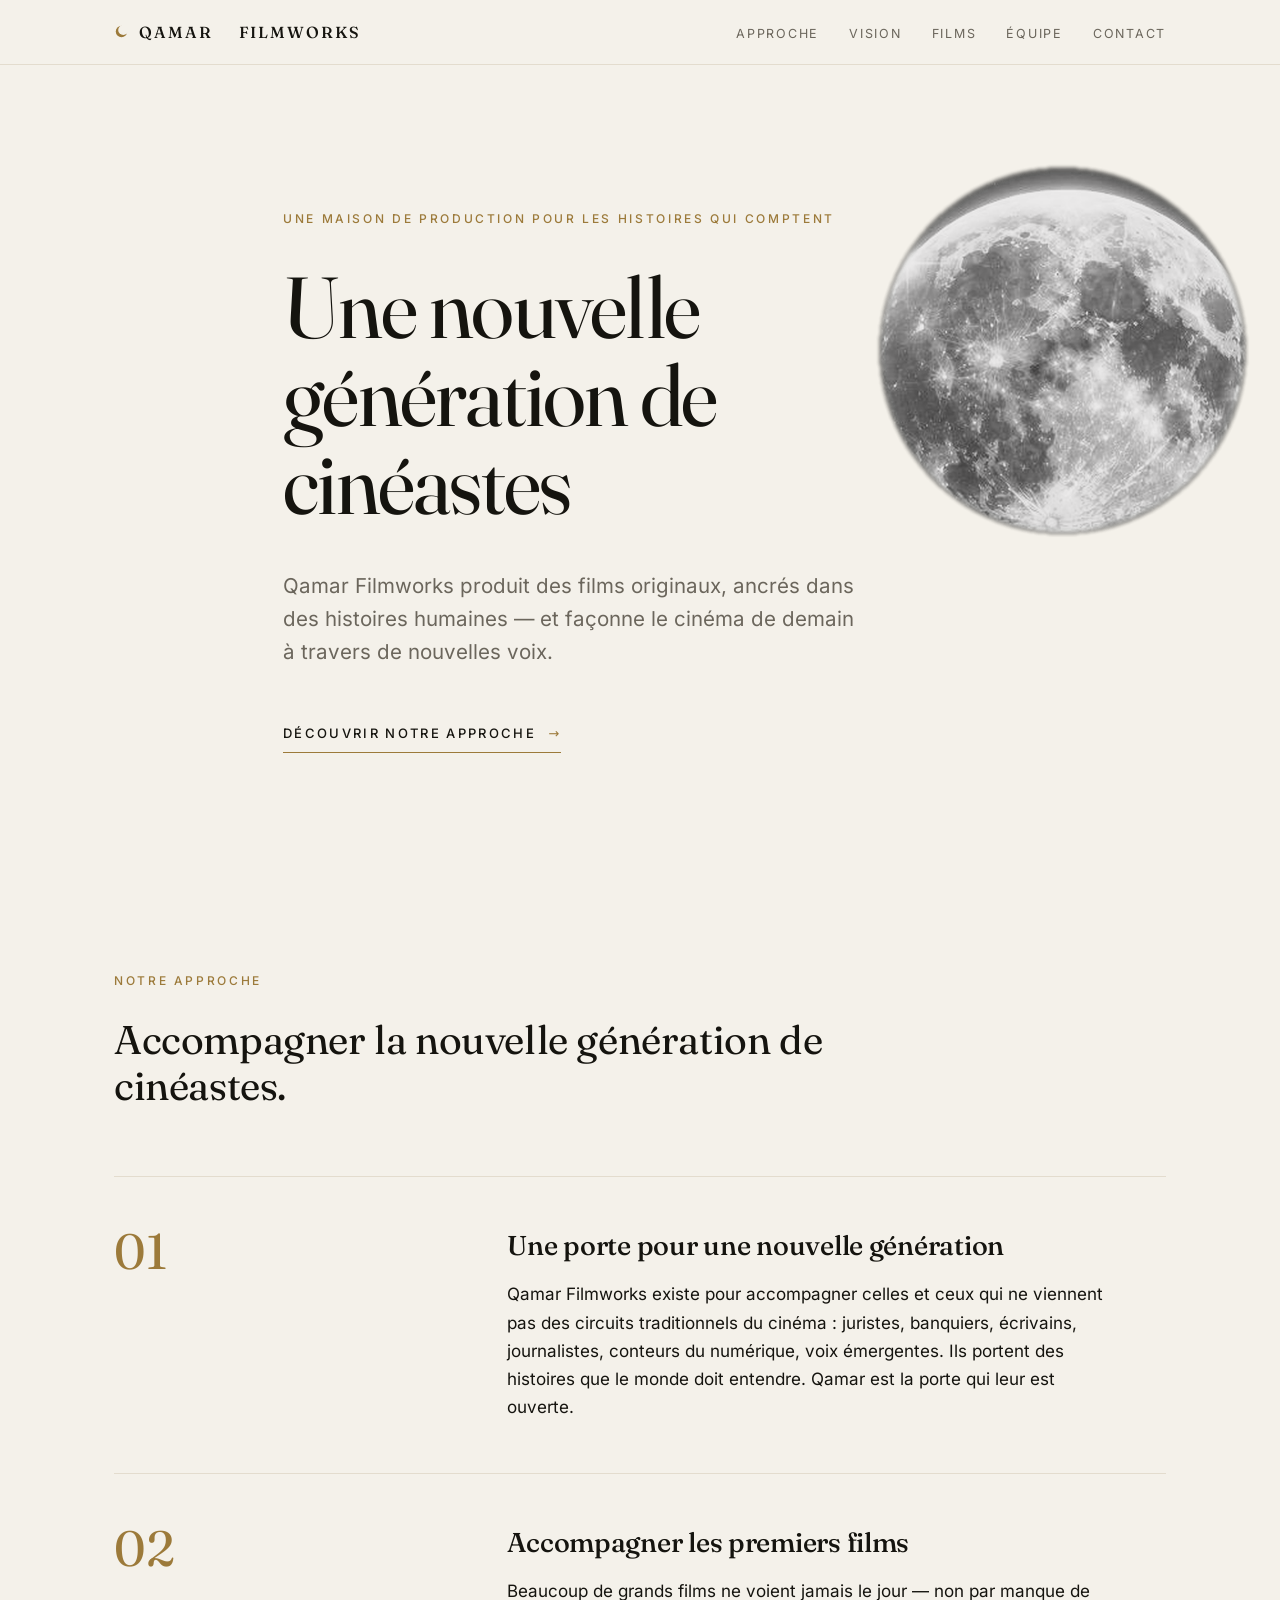
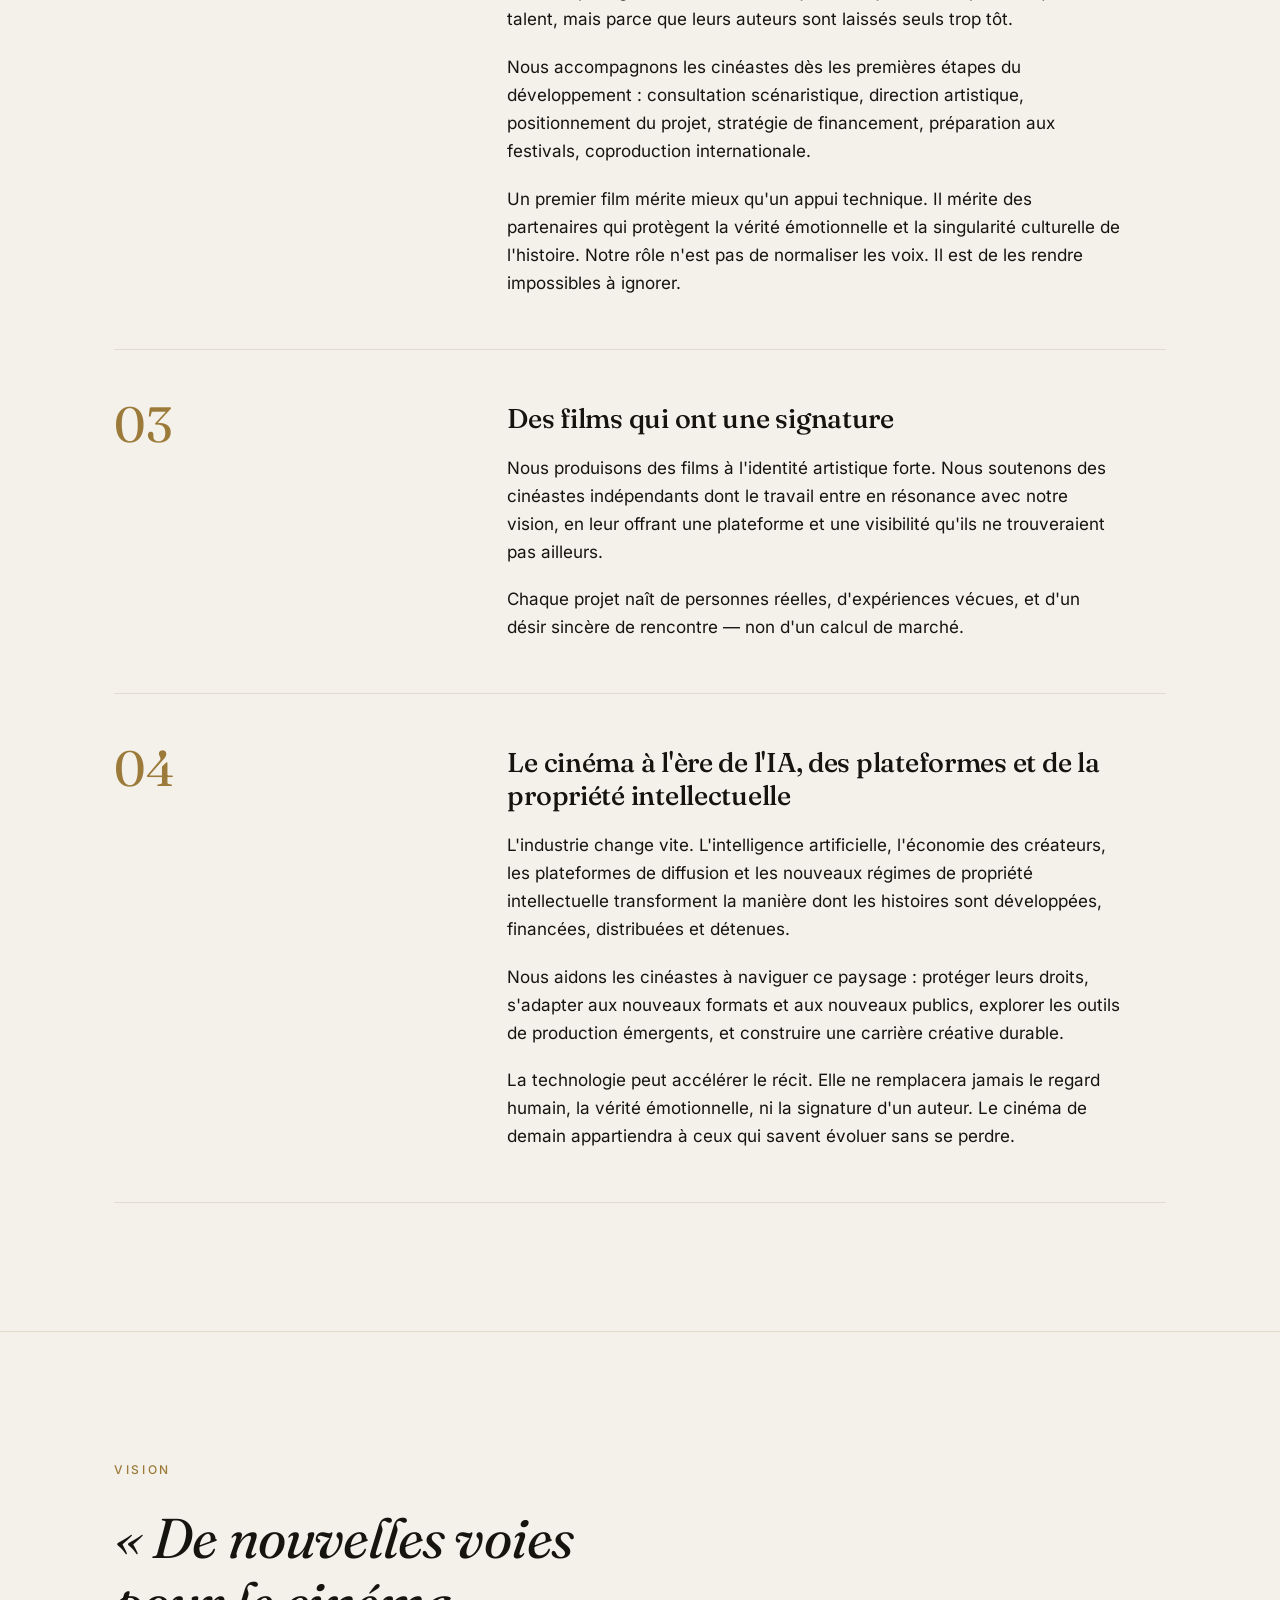
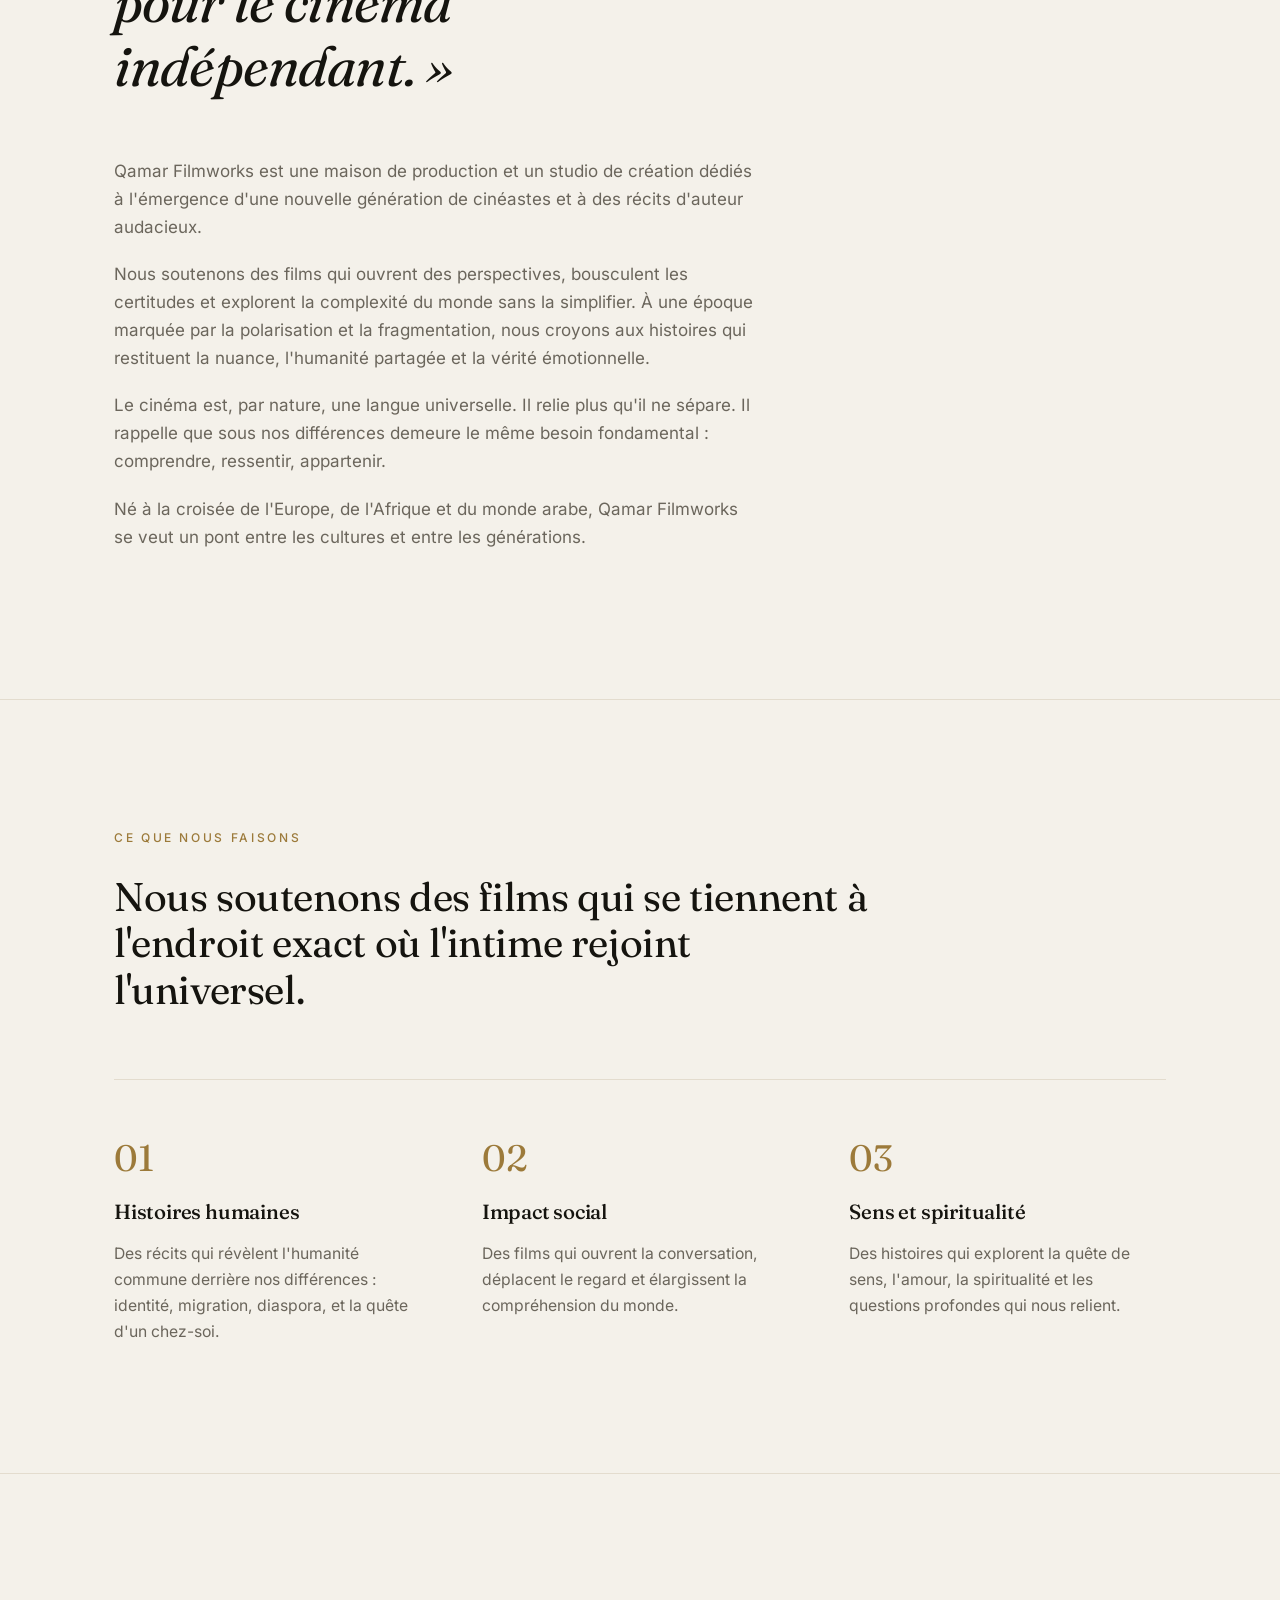
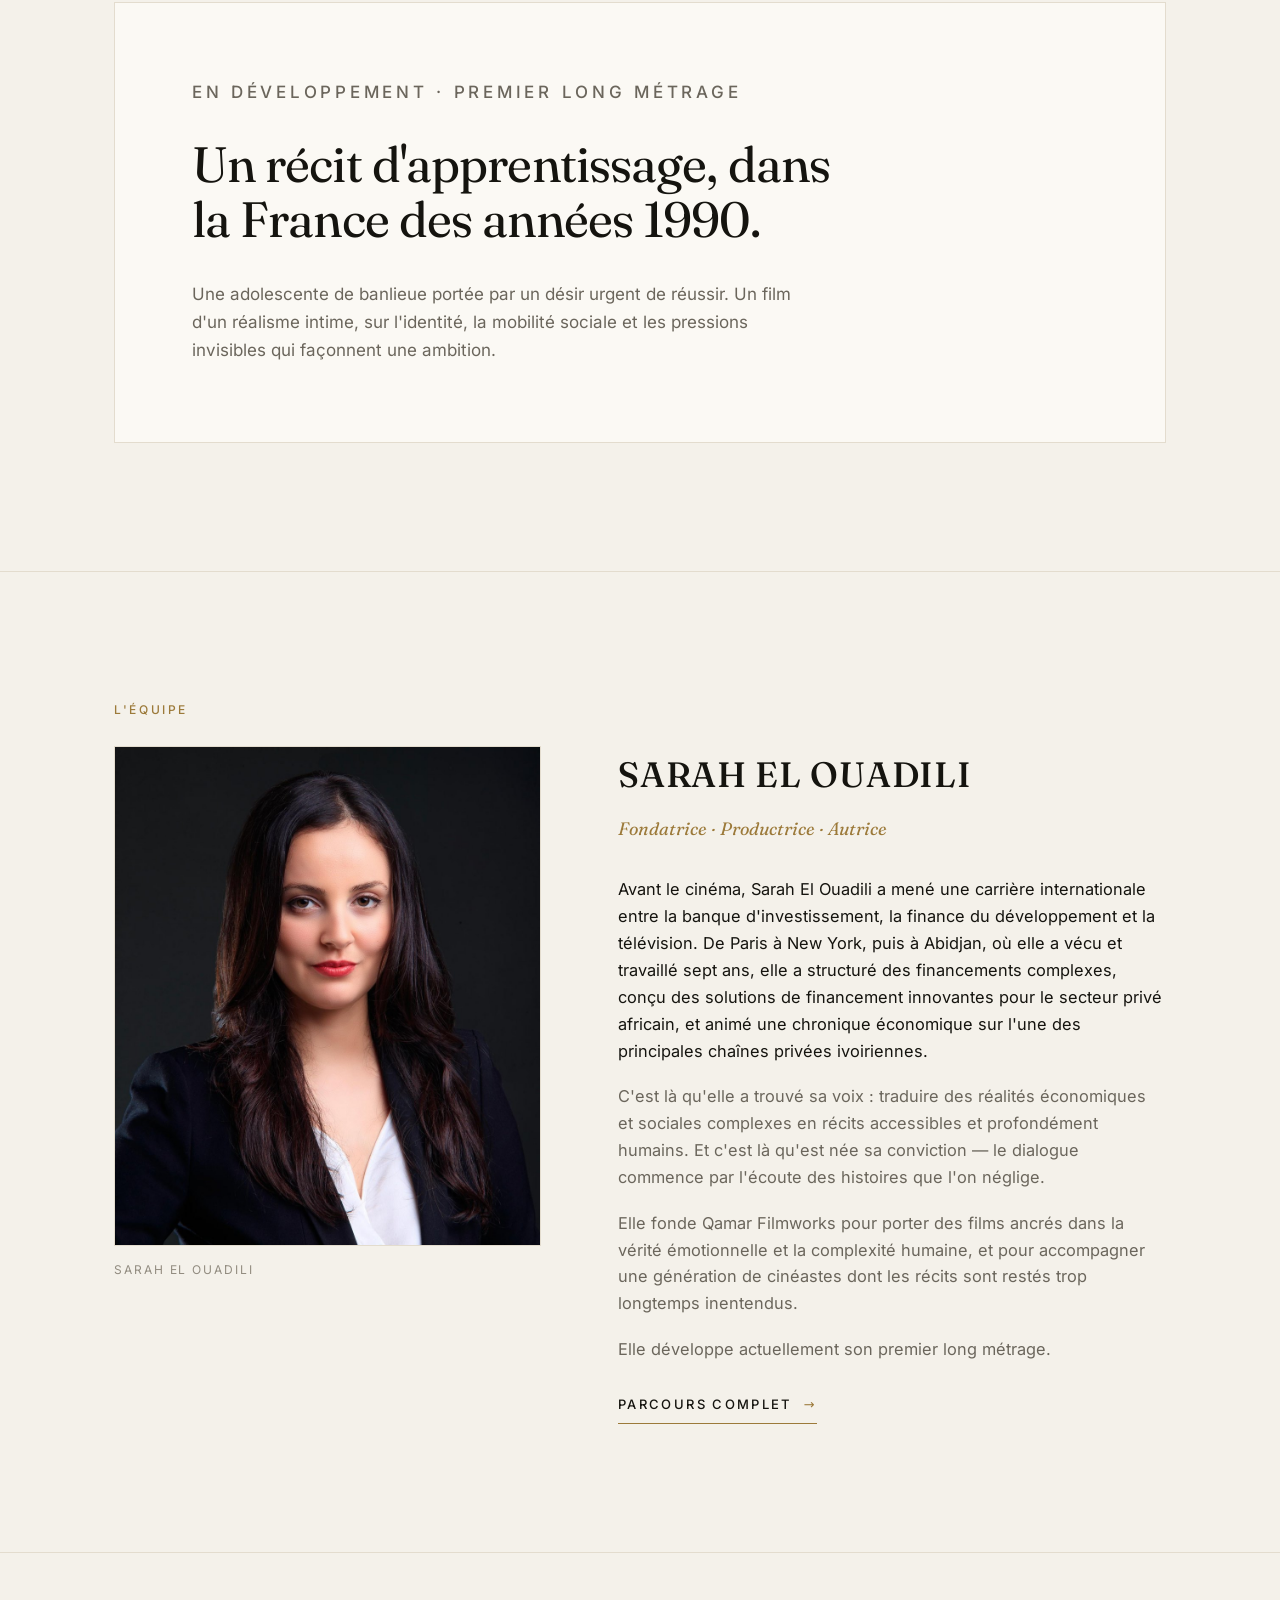
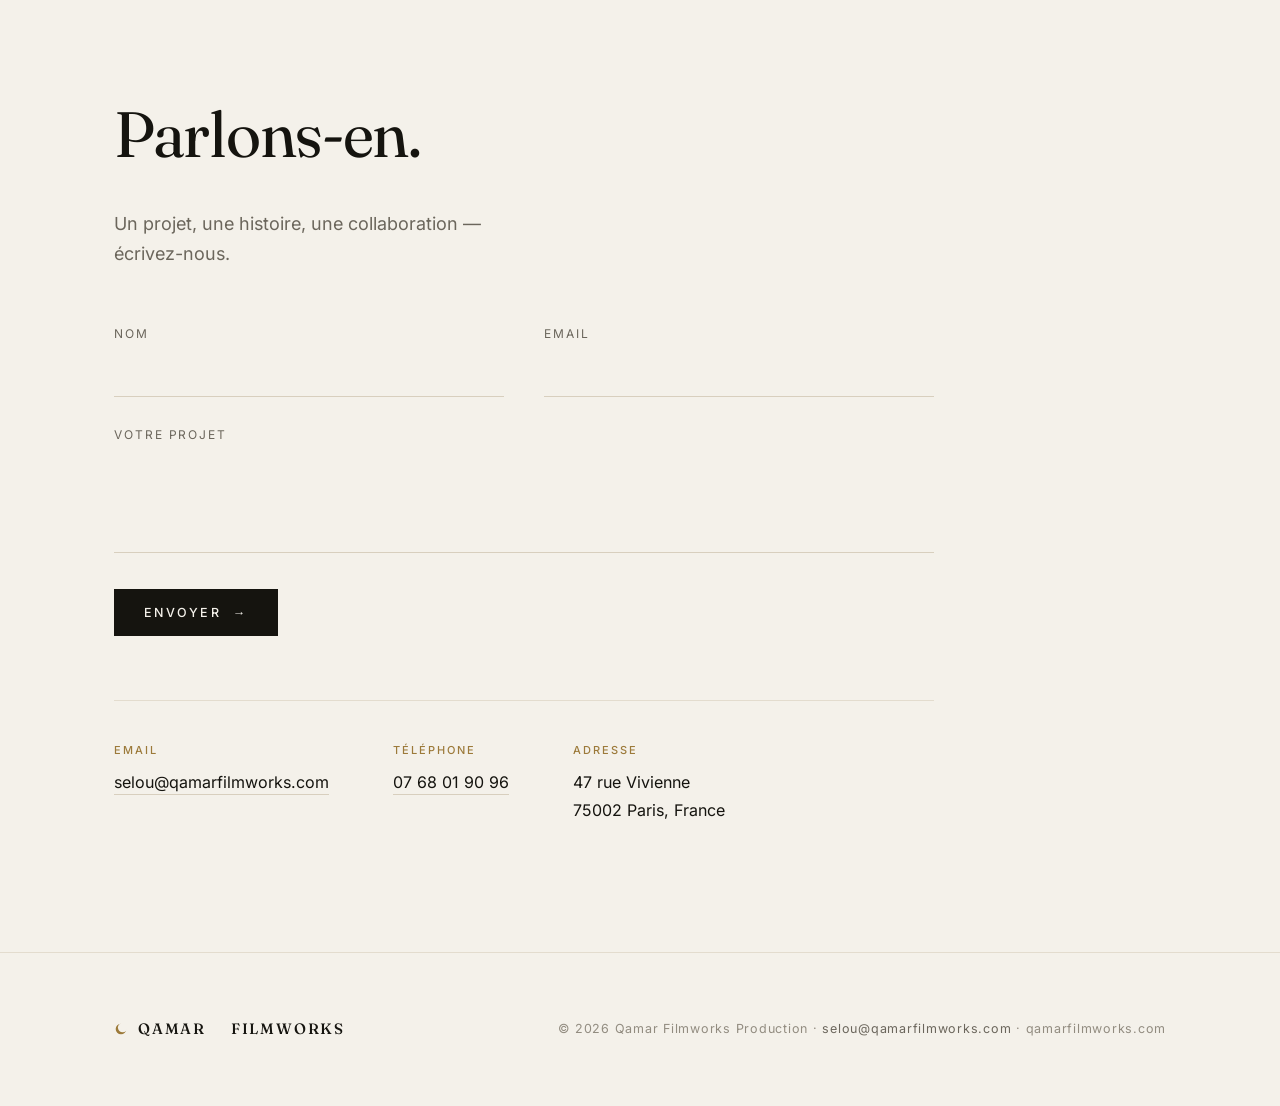
==== commit 9e628d30: "Add real full-moon image to hero - Place a photographic full moon at the right of the hero (dark + l" ====
--- a/qamar-filmworks/mockup-light.html
+++ b/qamar-filmworks/mockup-light.html
@@ -200,7 +200,7 @@
 </div></header>
 
 <section class="hero" id="hero">
-  <svg class="cres cres-big" width="340" height="340" viewBox="0 0 100 100" aria-hidden="true" focusable="false"><defs><mask id="chero"><rect width="100" height="100" fill="#fff"/><circle cx="62" cy="40" r="34" fill="#000"/></mask></defs><circle cx="50" cy="50" r="38" fill="var(--accent)" mask="url(#chero)"/></svg>
+  <img class="moon-big" src="[data-uri]